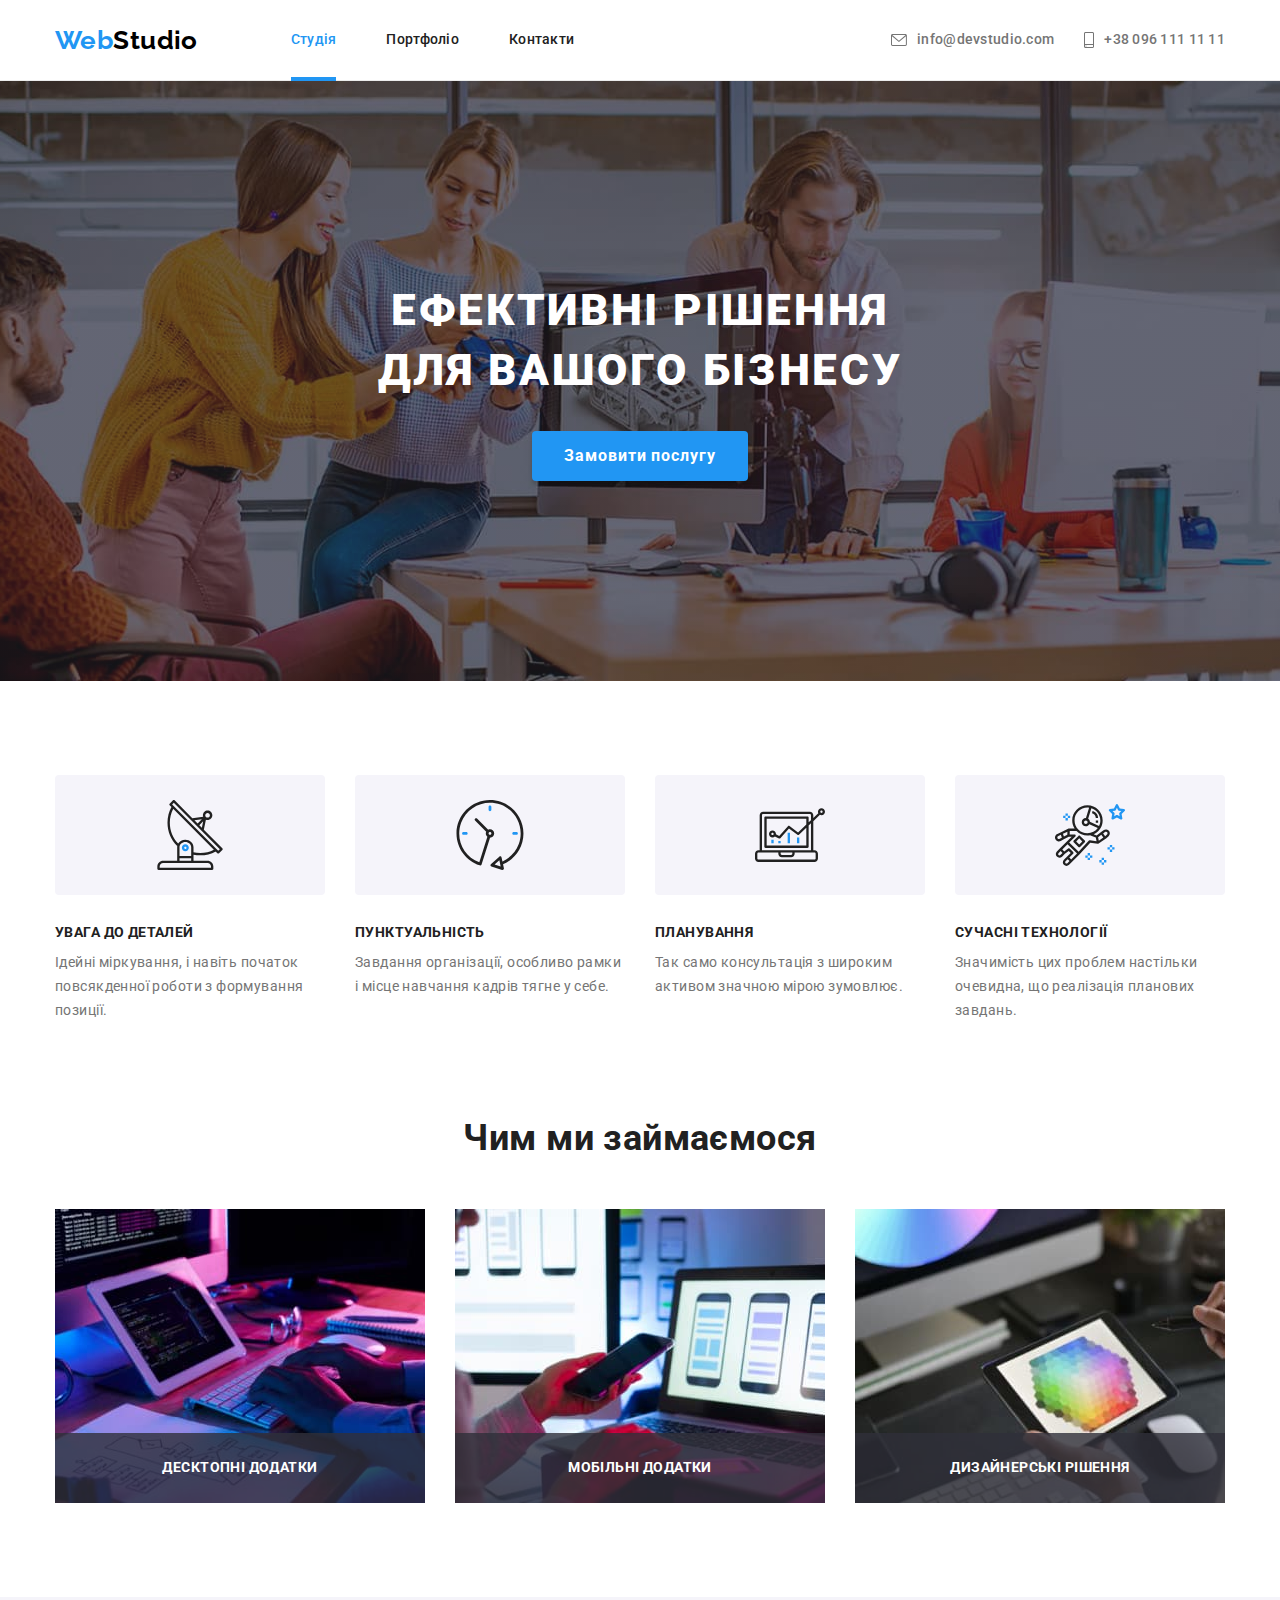
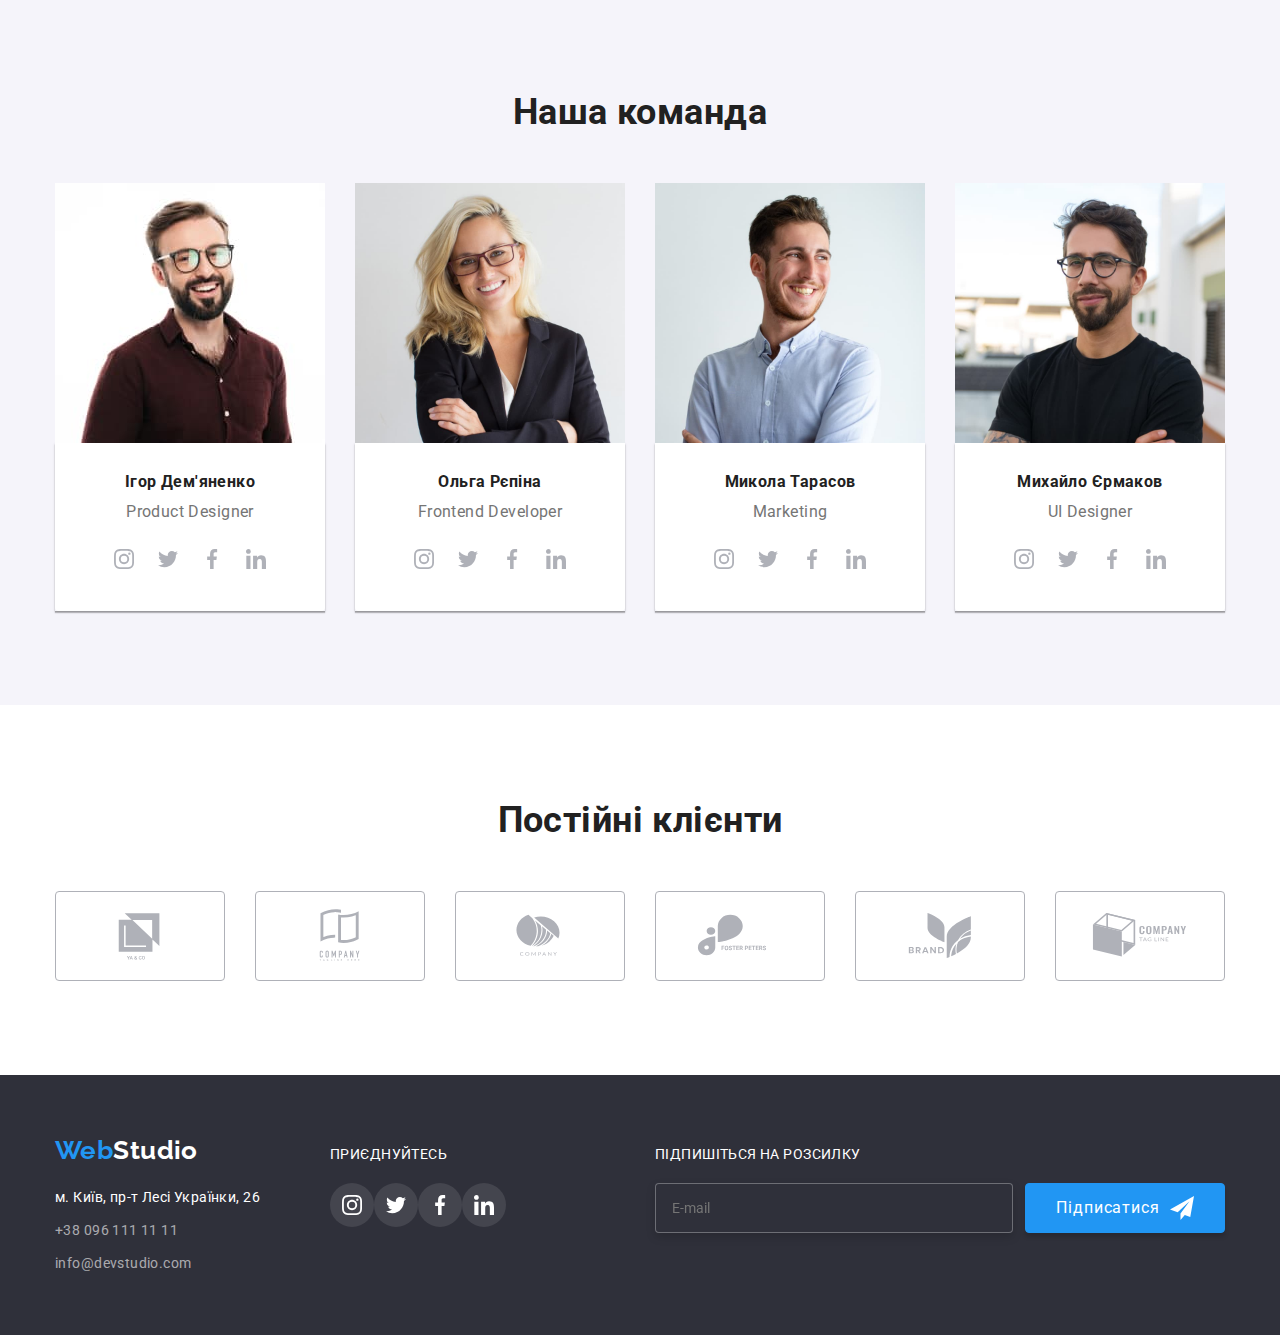
==== index.html @ d83caaf0 "Перенесення Модуля 7" ====
<!DOCTYPE html>
<html lang="uk">
  <head>
    <meta charset="UTF-8" />
    <meta http-equiv="X-UA-Compatible" content="IE=edge" />
    <meta name="viewport" content="width=device-width, initial-scale=1.0" />
    <title>Document</title>
    <link rel="preconnect" href="https://fonts.googleapis.com" />
    <link rel="preconnect" href="https://fonts.gstatic.com" crossorigin />
    <link
      href="https://fonts.googleapis.com/css2?family=Raleway:wght@700&family=Roboto:wght@400;500;700;900&display=swap"
      rel="stylesheet"
    />
    <link
      rel="stylesheet"
      href="https://cdnjs.cloudflare.com/ajax/libs/modern-normalize/1.0.0/modern-normalize.min.css"
    />
    <link rel="stylesheet" href="./css/main.min.css">
    <!--<link rel="stylesheet" href="./css/styles.css" />-->
  </head>
  <body>
    <!--Шапка-->
    <header class="site-header">
      <div class="container main-nav">
        <nav class="main-nav">
          <a lang="en" href="./index.html" class="logo">
            <span class="logo--accent">Web</span>Studio
          </a>
          <ul class="main-nav__list">
            <li class="main-nav__item"><a href="" class="main-nav__link main-nav__link--current">Студія</a></li>
            <li class="main-nav__item"><a href="./portfolio.html" class="main-nav__link">Портфоліо</a></li>
            <li class="main-nav__item"><a href="" class="main-nav__link">Контакти</a></li>
          </ul>
        </nav>
        <ul class="contacts-list">
          <li class="contacts-list__item">
            <a href="mailto:info@devstudio.com" class="contacts-list__link"
              ><svg class="contacts-list__icon" width="16" height="12">
                <use href="./images/icons.svg#icon-envelope"></use></svg
              >info@devstudio.com</a
            >
          </li>
          <li class="contacts-list__item">
            <a href="tel:+380961111111" class="contacts-list__link">
              <svg class="contacts-list__icon" width="10" height="16">
                <use href="./images/icons.svg#icon-smartphone "></use></svg
              >+38 096 111 11 11</a
            >
          </li>
        </ul>
      </div>
    </header>
    <main>
      <!--Герой-->
      <section class="hero section">
        <div class="container">
          <h1 class="hero__title">Ефективні рішення<br />для вашого бізнесу</h1>
          <button type="button" class="hero__button" data-modal-open>Замовити послугу</button>
        <div class="backdrop is-hidden" data-modal>
          <div class="modal">
            <div class="wrap">
          <button data-modal-close class="button-close" type="button">
            <svg class="icon icon-close" width="11" height="11">
              <use href="./images/sprite.svg#svg-close"></use>
            </svg>
            </button>
            </div>
          <form class="modal-form" name="modal-form">
            <p class="form-title">Залиште свої дані, ми вам передзвонимо</p>
            <label class="form-label" for="name">Ім'я</label>
            <div class="input-wrap">
              <input class="modal-input name" type="text" name="name" id="name" required>
              <svg class="icon icon-name" width="18" height="18">
                <use href="./images/sprite.svg#modal-person"></use>
              </svg>
            </div>
            <label class="form-label" for="tel">Телефон</label>
            <div class="input-wrap">
              <input class="modal-input tel" type='tel' name="tel" id="tel" required>
              <svg class="icon icon-tel" width="18" height="18">
                <use href="./images/sprite.svg#modal-phone"></use>
              </svg>
            </div>
            <label class="form-label" for="email">Пошта</label>
            <div class="input-wrap">
              <input class="modal-input email" type="email" name="email" id="email" required>
              <svg class="icon icon-email" width="18" height="18">
                <use href="./images/sprite.svg#modal-email"></use>
              </svg>
            </div>
            <div class="input-wrap">
              <label class="form-label" for="form-text">Коментар</label>
              <textarea class="modal-input form__text" id="form-text" placeholder="Введіть текст"></textarea>
            </div>
          
          
            <label class="form-field-checkbox">
              <input class="checkbox" type="checkbox" name="topic" value="check">
              <span class="checkbox-text">
                Погоджуюся з розсилкою та приймаю
                <a href="" class="checkbox-link">Умови договору</a>
              </span>
            </label>
          
            <button class="button-send">Відправити</button>
          
          </form>
          </div>
        </div>
        </div>
      </section>
      
      <!--Наші переваги-->
      <section class="benefits section">
        <div class="container">
          <h2 class="benefits__title--hidden">Наші переваги</h2>
          <ul class="benefits__list">
            <li class="benefits__item">
              <div class="benefits__inner">
                <svg class="benefits__icon" height="70" width="70">
                  <use href="./images/icons.svg#icon-antenna"></use>
                </svg>
              </div>
              <h3 class="benefits__subtitle">УВАГА ДО ДЕТАЛЕЙ</h3>
              <p class="benefits__text">
                Ідейні міркування, і навіть початок повсякденної роботи з формування позиції.
              </p>
            </li>
            <li class="benefits__item">
              <div class="benefits__inner">
                <svg class="benefits__icon" height="70" width="70">
                  <use href="./images/icons.svg#icon-clock"></use>
                </svg>
              </div>
              <h3 class="benefits__subtitle">ПУНКТУАЛЬНІСТЬ</h3>
              <p class="benefits__text">
                Завдання організації, особливо рамки і місце навчання кадрів тягне у себе.
              </p>
            </li>
            <li class="benefits__item">
              <div class="benefits__inner">
                <svg class="benefits__icon" height="70" width="70">
                  <use href="./images/icons.svg#icon-diagram"></use>
                </svg>
              </div>
              <h3 class="benefits__subtitle">ПЛАНУВАННЯ</h3>
              <p class="benefits__text">Так само консультація з широким активом значною мірою зумовлює.</p>
            </li>
            <li class="benefits__item">
              <div class="benefits__inner">
                <svg class="benefits__icon" height="70" width="70">
                  <use href="./images/icons.svg#icon-astronaut"></use>
                </svg>
              </div>
              <h3 class="benefits__subtitle">СУЧАСНІ ТЕХНОЛОГІЇ</h3>
              <p class="benefits__text">
                Значимість цих проблем настільки очевидна, що реалізація планових завдань.
              </p>
            </li>
          </ul>
        </div>
      </section>
      <section class="section">
        <!--Чим ми займаємося-->
        <div class="container">
          <h2 class="section-title">Чим ми займаємося</h2>
          <ul class="img-box">
            <li class="image-first">
              <img src="./images/box-1.jpg" alt="Фото Десктопні додатки" width="370" />
              <p class="img-label">Десктопні додатки</p>
            </li>
            <li class="image-first">
              <img src="./images/box-2.jpg" alt="Фото Мобільні додатки" width="370" />
              <p class="img-label">Мобільні додатки</p>
            </li>
            <li class="image-first">
              <img src="./images/box-3.jpg" alt="Фото Дизайнерські рішення" width="370" />
              <p class="img-label">Дизайнерські рішення</p>
            </li>
          </ul>
        </div>
      </section>
      <!--Наша команда-->
      <section class="team section">
        <div class="container">
          <h2 class="team__title">Наша команда</h2>
          <ul class="team__list">
            <li class="team__item">
              <img class="team__image"
                src="./images/igor-demianenko-photo.jpg"
                alt="Фото Ігоря Дем'яненка"
                width="270"
              />
              <div class="team-card">
                <h3 class="team-card__name">Ігор Дем'яненко</h3>
                <p class="team-card__specialty" lang="en">Product Designer</p>
                <ul class="social-links">
                  <li class="social-links__item">
                    <a href="" class="social-links__link">
                      <svg class="social-links__icon" height="20" width="20">
                        <use href="./images/icons.svg#icon-instagram"></use>
                      </svg>
                    </a>
                  </li>
                  <li class="social-links__item">
                    <a href="" class="social-links__link">
                      <svg class="social-links__icon" height="20" width="20">
                        <use href="./images/icons.svg#icon-twitter"></use>
                      </svg>
                    </a>
                  </li>
                  <li class="social-links__item">
                    <a href="" class="social-links__link">
                      <svg class="social-links__icon" height="20" width="20">
                        <use href="./images/icons.svg#icon-facebook"></use>
                      </svg>
                    </a>
                  </li>
                  <li class="social-links__item">
                    <a href="" class="social-links__link">
                      <svg class="social-links__icon" height="20" width="20">
                        <use href="./images/icons.svg#icon-linkedin"></use>
                      </svg>
                    </a>
                  </li>
                </ul>
              </div>
            </li>
            <li class="team__item">
              <img class="team__image" src="./images/olga-repina-photo.jpg" alt="Фото Ольги Рєпіної" width="270" />
              <div class="team-card">
                <h3 class="team-card__name">Ольга Рєпіна</h3>
                <p class="team-card__specialty" lang="en">Frontend Developer</p>
                <ul class="team__list__social-links social-links">
                  <li class="social-links__item">
                    <a href="" class="social-links__link">
                      <svg class="social-links__icon" height="20" width="20">
                        <use href="./images/icons.svg#icon-instagram"></use>
                      </svg>
                    </a>
                  </li>
                  <li class="social-links__item">
                    <a href="" class="social-links__link">
                      <svg class="social-links__icon" height="20" width="20">
                        <use href="./images/icons.svg#icon-twitter"></use>
                      </svg>
                    </a>
                  </li>
                  <li class="social-links__item">
                    <a href="" class="social-links__link">
                      <svg class="social-links__icon" height="20" width="20">
                        <use href="./images/icons.svg#icon-facebook"></use>
                      </svg>
                    </a>
                  </li>
                  <li class="social-links__item">
                    <a href="" class="social-links__link">
                      <svg class="social-links__icon" height="20" width="20">
                        <use href="./images/icons.svg#icon-linkedin"></use>
                      </svg>
                    </a>
                  </li>
                </ul>
              </div>
            </li>
            <li class="team__item">
              <img class="team__image" src="./images/mykola-tarasov-photo.jpg" alt="Фото Миколи Тарасова" width="270" />
              <div class="team-card">
                <h3 class="team-card__name">Микола Тарасов</h3>
                <p class="team-card__specialty" lang="en">Marketing</p>
                <ul class="team__list__social-links social-links">
                  <li class="social-links__item">
                    <a href="" class="social-links__link">
                      <svg class="social-links__icon" height="20" width="20">
                        <use href="./images/icons.svg#icon-instagram"></use>
                      </svg>
                    </a>
                  </li>
                  <li class="social-links__item">
                    <a href="" class="social-links__link">
                      <svg class="social-links__icon" height="20" width="20">
                        <use href="./images/icons.svg#icon-twitter"></use>
                      </svg>
                    </a>
                  </li>
                  <li class="social-links__item">
                    <a href="" class="social-links__link">
                      <svg class="social-links__icon" height="20" width="20">
                        <use href="./images/icons.svg#icon-facebook"></use>
                      </svg>
                    </a>
                  </li>
                  <li class="social-links__item">
                    <a href="" class="social-links__link">
                      <svg class="social-links__icon" height="20" width="20">
                        <use href="./images/icons.svg#icon-linkedin"></use>
                      </svg>
                    </a>
                  </li>
                </ul>
              </div>
            </li>
            <li class="team__item">
              <img class="team__image"
                src="./images/myhailo-Ermakof-photo.jpg"
                alt="Фото Михайла Єрмакова"
                width="270"
              />
              <div class="team-card">
                <h3 class="team-card__name">Михайло Єрмаков</h3>
                <p class="team-card__specialty" lang="en">UI Designer</p>
                <ul class="team__list__social-links social-links">
                  <li class="social-links__item">
                    <a href="" class="social-links__link">
                      <svg class="social-links__icon" height="20" width="20">
                        <use href="./images/icons.svg#icon-instagram"></use>
                      </svg>
                    </a>
                  </li>
                  <li class="social-links__item">
                    <a href="" class="social-links__link">
                      <svg class="social-links__icon" height="20" width="20">
                        <use href="./images/icons.svg#icon-twitter"></use>
                      </svg>
                    </a>
                  </li>
                  <li class="social-links__item">
                    <a href="" class="social-links__link">
                      <svg class="social-links__icon" height="20" width="20">
                        <use href="./images/icons.svg#icon-facebook"></use>
                      </svg>
                    </a>
                  </li>
                  <li class="social-links__item">
                    <a href="" class="social-links__link">
                      <svg class="social-links__icon" height="20" width="20">
                        <use href="./images/icons.svg#icon-linkedin"></use>
                      </svg>
                    </a>
                  </li>
                </ul>
              </div>
            </li>
          </ul>
        </div>
      </section>
      <!--Постійні клієнти-->
      <section class="customers section">
        <div class="container">
          <h2 class="customers-title">Постійні клієнти</h2>
          <ul class="customers-list">
            <li class="customer">
              <a href="" class="customer-link">
                <svg class="customer-icon" height="60" width="106">
                  <use href="./images/icons.svg#icon-client1"></use>
                </svg>
              </a>
            </li>
            <li class="customer">
              <a href="" class="customer-link">
                <svg class="customer-icon" height="60" width="106">
                  <use href="./images/icons.svg#icon-client2"></use>
                </svg>
              </a>
            </li>
            <li class="customer">
              <a href="" class="customer-link">
                <svg class="customer-icon" height="60" width="106">
                  <use href="./images/icons.svg#icon-client3"></use>
                </svg>
              </a>
            </li>
            <li class="customer">
              <a href="" class="customer-link">
                <svg class="customer-icon" height="60" width="106">
                  <use href="./images/icons.svg#icon-client4"></use>
                </svg>
              </a>
            </li>
            <li class="customer">
              <a href="" class="customer-link">
                <svg class="customer-icon" height="60" width="106">
                  <use href="./images/icons.svg#icon-client5"></use>
                </svg>
              </a>
            </li>
            <li class="customer">
              <a href="" class="customer-link">
                <svg class="customer-icon" height="60" width="106">
                  <use href="./images/icons.svg#icon-client6"></use>
                </svg>
              </a>
            </li>
          </ul>
        </div>
      </section>
    </main>
    <!--Футер-->
    <footer class="footer">
      <div class="footer-site container">
        <div class="navigation">
          <a lang="en" href="./index.html" class="footer-logo">
            <span class="logo--accent">Web</span>Studio
          </a>
          <address>
            <ul class="contact">
              <li class="contacts-item">
                <a
                  href="https://goo.gl/maps/BBBDbE12WqsnVFgC6"
                  target="_blank"
                  rel="noopener noreferrer nofollow"
                  class="location second"
                  >м. Київ, пр-т Лесі Українки, 26</a
                >
              </li>
              <li class="contacts-item">
                <a href="tel:+380961111111" class="phone second">+38 096 111 11 11</a>
              </li>
              <li class="contacts-item">
                <a href="mailto:info@devstudio.com" class="e-mail second">info@devstudio.com</a>
              </li>
            </ul>
          </address>
        </div>
        <div class="site-footer__social-links">
          <p class="site-footer__heading">Приєднуйтесь</p>
          <ul class="site-footer__social-list social-links">
            <li class="social-links__item">
              <a href="" class="site-footer__social-link social-links__link">
                <svg class="social-links__icon" height="20" width="20">
                  <use href="./images/icons.svg#icon-instagram"></use>
                </svg>
              </a>
            </li>
            <li class="social-links__item">
              <a href="" class="site-footer__social-link social-links__link">
                <svg class="social-links__icon" height="20" width="20">
                  <use href="./images/icons.svg#icon-twitter"></use>
                </svg>
              </a>
            </li>
            <li class="social-links__item">
              <a href="" class="site-footer__social-link social-links__link">
                <svg class="social-links__icon" height="20" width="20">
                  <use href="./images/icons.svg#icon-facebook"></use>
                </svg>
              </a>
            </li>
            <li class="social-links__item">
              <a href="" class="site-footer__social-link social-links__link">
                <svg class="social-links__icon" height="20" width="20">
                  <use href="./images/icons.svg#icon-linkedin"></use>
                </svg>
              </a>
            </li>
          </ul>
        </div>
        <div class="subscribe">
          <p class="subscribe__title">Підпишіться на розсилку</p>
          <form class="button-div">
            <input type="text" placeholder="E-mail" class="subscribe__input" />
            <button type="submit" class="subscribe__button">
              Підписатися
              <svg class="svg-send__icon-send" height="24" width="24">
                <use href="./images/sprite.svg#icon-send"></use>
              </svg>
            </button>
          </form>
        </div>
      </div>
    </footer>
    <script src="./js/modal.js"></script>
  </body>
</html>
---- css/main.min.css ----
body{color:#757575;background-color:#fff;font-family:Roboto,sans-serif;font-size:14px;letter-spacing:.03em}p,h1,h2,h3,h4,h5,h6{margin:0}ul{margin:0;padding:0;list-style:none}button{cursor:pointer;font-family:inherit}img{display:block}a{text-decoration:none;color:currentColor}.section{padding:94px 0px}.container{margin-left:auto;margin-right:auto;padding-left:15px;padding-right:15px;width:1200px}.site-header{border-bottom:1px solid #ececec}.contacts-list__icon{margin-right:10px;fill:currentColor}.contacts-list__item{padding-top:32px;padding-bottom:32px}.contacts-list__item:first-child{margin-right:30px}.logo{color:#000;font-family:Raleway,sans-serif;font-weight:700;font-size:26px;line-height:1.19}.logo--accent{color:#2196f3}.main-nav{display:flex;align-items:center}.main-nav__link{display:block;padding-top:32px;padding-bottom:32px;color:#212121;letter-spacing:.02em;font-weight:500;line-height:1.14;position:relative;transition-property:color;transition-duration:250ms;transition-timing-function:cubic-bezier(0.42, 0, 0.58, 1)}.main-nav__link:hover,.main-nav__link:focus{color:#2196f3}.main-nav__list{display:flex;margin-left:93px}.main-nav__item{margin-right:50px}.main-nav__item:last-child{margin-right:0px}.main-nav__link::after{content:" ";display:block;width:100%;height:4px;background-color:#2196f3;position:absolute;left:0;bottom:-1px;opacity:0}.main-nav__link--current{color:#2196f3}.main-nav__link--current::after{opacity:1}.contacts-list__link{color:#757575;letter-spacing:.02em;font-weight:500;line-height:1.14;display:flex;align-items:center;transition:color 250ms cubic-bezier(0.4, 0, 0.2, 1)}.contacts-list__link:hover,.contacts-list__link:focus{color:#2196f3}.contacts-list{display:flex;margin-left:auto}.hero{background-color:#2f303a;padding-top:200px;padding-bottom:200px;text-align:center;max-width:1600px;margin-left:auto;margin-right:auto;background-image:linear-gradient(to right, rgba(47, 48, 58, 0.4), rgba(47, 48, 58, 0.4)),url("../images/main-img.jpg");background-repeat:no-repeat;background-position:center;background-size:cover}.hero__title{color:#fff;letter-spacing:.06em;font-weight:900;font-size:44px;line-height:1.36;text-transform:uppercase}.backdrop{position:fixed;width:100%;height:100%;background-color:rgba(0,0,0,.2);top:0;left:0;opacity:1;transition:opacity 250ms cubic-bezier(0.42, 0, 0.58, 1)}.modal{position:absolute;top:50%;left:50%;min-width:528px;min-height:581px;background-color:#fff;transform:translate(-50%, -50%) scale(1);transition:transform 250ms cubic-bezier(0.42, 0, 0.58, 1);box-shadow:0px 1px 3px rgba(0,0,0,.12),0px 1px 1px rgba(0,0,0,.14),0px 2px 1px rgba(0,0,0,.2);border-radius:4px;z-index:5;transform:translate(-50%, -50%);padding:40px 39px 40px 41px}.backdrop.is-hidden{visibility:hidden;opacity:0;pointer-events:none}.backdrop.is-hidden .modal{transform:translate(-50%, -50%) scale(1.1)}.modal .button-close{position:absolute;top:8px;right:8px;width:30px;height:30px;padding:0;border:1px solid rgba(0,0,0,.1);background-color:#fff;border-radius:50%;display:flex;align-items:center;justify-content:center}.modal .button-close:hover,.modal .button-close:focus{fill:#2196f3}.wrap{width:100%;height:auto;fill:inherit}.form-title{font-weight:700;font-size:20px;line-height:1.15;text-align:center;letter-spacing:.03em;color:#212121;margin-bottom:12px}.form-label{font-size:12px;line-height:1.16;letter-spacing:.01em;color:#757575;display:block;text-align:left;margin-bottom:4px}.input-wrap{position:relative;margin-bottom:10px}.input-wrap:last-of-type{margin-bottom:20px}.modal-form .icon{position:absolute;top:50%;left:12px;transform:translateY(-50%);fill:#212121;transition:fill 250ms cubic-bezier(0.4, 0, 0.2, 1);pointer-events:none}.modal-input:focus+.icon{fill:#2196f3}.modal-input{width:100%;height:40px;border:1px solid rgba(33,33,33,.2);font-size:12px;line-height:1.16;letter-spacing:.01em;border-radius:4px;padding-left:42px;outline:rgba(0,0,0,0);transition:border-color 250ms cubic-bezier(0.4, 0, 0.2, 1)}.modal-input:focus{border-color:#2196f3}.order .input-wrap:not(:last-child){margin-bottom:10px}.button-send{display:inline-block;border-radius:4px;padding:10px 32px;min-width:200px;border:1px solid rgba(0,0,0,0);color:#fff;background-color:#2196f3;font-weight:700;font-size:16px;line-height:1.87;letter-spacing:.06em;box-shadow:0px 4px 4px rgba(0,0,0,.15)}.form__text{display:block;height:130px;resize:none;padding:12px 16px;color:rgba(117,117,117,.5)}.form__checkbox{position:absolute;width:100%;height:100%;top:0;left:0;opacity:0;z-index:7}.checkbox-wrap{position:absolute;width:100%;height:100%;top:0;left:0;border:2px solid #212121;border-radius:3px;transition:background-color 250ms cubic-bezier(0.4, 0, 0.2, 1)}.form__checkbox:checked~.checkbox-wrap{background-color:#2196f3}.checkbox__text{font-size:14px;line-height:1.71;letter-spacing:.03em;color:#757575}.checkbox__text-blue{color:#2196f3}.form-field-checkbox{display:flex;align-items:center;margin-bottom:30px;justify-content:center}.checkbox{appearance:none;display:block;width:16px;height:15px;margin-right:8px;border:2px solid #212121;border-radius:2px;background-size:0;transition:background-size 250ms cubic-bezier(0.4, 0, 0.2, 1),background-color 250ms cubic-bezier(0.4, 0, 0.2, 1),background-position 250ms cubic-bezier(0.4, 0, 0.2, 1),border 250ms cubic-bezier(0.4, 0, 0.2, 1)}.checkbox:checked{border-color:#2196f3;background-color:#2196f3;background-image:url(../images/icon-check.svg);background-size:16px 15px;background-position:center}.checkbox-text{font-size:14px;line-height:1.71;letter-spacing:.03em;color:#757575;user-select:none}.checkbox-link{text-decoration:underline;color:#2196f3}.section-title,.team__title,.benefits__subtitle{color:#212121}.section-title,.team__title,.benefits__title{font-weight:700;font-size:36px;line-height:1.17;text-align:center;margin-bottom:50px}.section-subtitle.second{font-weight:500;font-size:16px;line-height:1.19;text-align:center}.img-box{display:flex;justify-content:center}.img-box .image-first+.image-first{margin-left:30px}.image-first{position:relative}.img-label{display:inline-flex;justify-content:center;align-items:center;width:100%;height:70px;color:#fff;font-weight:bold;font-size:14px;line-height:1.14;text-align:center;text-transform:uppercase;background-color:rgba(47,48,58,.8);position:absolute;bottom:0;right:50%;transform:translate(50%)}.benefits__subtitle{font-size:14px;line-height:1.14;text-transform:uppercase;margin-bottom:10px}.section-subtitle.second{font-weight:500;font-size:16px;line-height:1.19;text-align:center}.benefits{padding-bottom:0px}.benefits__list{display:flex;gap:30px}.benefits__item{width:270px}.benefits__item:not(:last-child()){margin-right:30px}.benefits__inner{display:flex;align-items:center;justify-content:center;width:270px;height:120px;border-radius:4px;background-color:#f5f4fa;margin-bottom:30px}.benefits__title--hidden{position:absolute;white-space:nowrap;width:1px;height:1px;overflow:hidden;border:0;padding:0;clip:rect(0 0 0 0);clip-path:inset(50%);margin:-1px}.benefits__text{line-height:1.71}.team{background-color:#f5f4fa}.team__list{display:flex}.team__item{flex-basis:calc(33.3333333333% - 30px)}.team__item:not(:first-child){margin-left:30px}.team__item{background-color:#fff;border-radius:0px 0px 4px 4px}.team-card{color:#212121;text-align:center;padding:30px 24px;box-shadow:0px 1px 3px rgba(0,0,0,.12),0px 1px 1px rgba(0,0,0,.14),0px 2px 1px rgba(0,0,0,.2)}.team-card__specialty{color:#757575;font-size:16px;line-height:1.19;text-align:center;margin-top:10px}.social-links{margin-top:16px;align-items:center;display:flex;justify-content:center}.social-links:not(:last-child){margin-right:10px}.social-links__link{display:flex;height:44px;width:44px;border-radius:50%;color:#afb1b8;align-items:center;justify-content:center;transition:color 250ms cubic-bezier(0.4, 0, 0.2, 1),background-color 250ms cubic-bezier(0.4, 0, 0.2, 1)}.social-links__link:hover,.social-links__link:focus{color:#fff;background-color:#2196f3}.social-links__icon{--color1: currentColor}.customers-title{color:#212121;font-weight:bold;font-size:36px;line-height:1.17;text-align:center;margin-bottom:50px}.customers-list{display:flex;justify-content:space-between}.customer{margin-left:30px}.customer:first-child{margin-left:0}.customer-link{display:flex;align-items:center;justify-content:center;width:170px;height:90px;color:#afb1b8;border:1px solid #afb1b8;border-radius:4px;transition:color 250ms cubic-bezier(0.4, 0, 0.2, 1),border 250ms cubic-bezier(0.4, 0, 0.2, 1)}.customer-link:hover,.customer-link:focus{color:#2196f3;border:1px solid #2196f3}.customer-icon{--color1: currentColor}.info-title{letter-spacing:.06em;font-weight:700;font-size:18px;line-height:2;text-align:inherit;margin-bottom:4px;color:#212121}.visually-hidden{position:absolute;white-space:nowrap;width:1px;height:1px;overflow:hidden;border:0;padding:0;clip:rect(0 0 0 0);clip-path:inset(50%);margin:-1px}.project-card{margin-top:50px;display:flex;flex-wrap:wrap}.block{width:370px;margin-right:30px;margin-bottom:30px}.block:hover{box-shadow:0px 1px 1px rgba(0,0,0,.12),0px 4px 4px rgba(0,0,0,.06),1px 4px 6px rgba(0,0,0,.16)}.block:nth-child(3n){margin-right:0px}.block:nth-last-child(-n+3){margin-bottom:0px}.info-block{padding-top:20px;padding-bottom:20px;padding-left:24px;padding-right:24px;border:1px solid #eee;border-top:none}.block-link{display:block;transition:box-shadow 250ms cubic-bezier(0.42, 0, 0.58, 1)}.block-link:hover{box-shadow:1px 4px 6px rgba(0,0,0,.16),0px 4px 4px rgba(0,0,0,.06),0px 1px 1px rgba(0,0,0,.12)}.block-link:hover .set,.block-link:focus .set{transform:translateY(0)}.set{position:absolute;bottom:0px;left:0px;width:100%;height:100%;background-color:rgba(33,150,243,.9);transform:translateY(101%);transition:transform 250ms cubic-bezier(0.42, 0, 0.58, 1)}.card-set{position:relative;overflow:hidden}.set-description{color:#fff;padding:63px 24px;font-size:18px;line-height:1.56}.info-set{padding:20px 24px;border:1px solid #eee}.info-description{font-size:16px;line-height:1.88}.button{color:#212121;background-color:#f5f4fa;font-weight:500;font-size:16px;line-height:1.62;text-align:center;border:none;border-radius:4px;min-width:73px;padding:6px 22px;transition-property:color,background-color,box-shadow;transition-duration:250ms;transition-timing-function:cubic-bezier(0.42, 0, 0.58, 1)}.button:hover,.button:focus{color:#fff;background-color:#2196f3;box-shadow:0px 3px 1px rgba(0,0,0,.1),0px 1px 2px rgba(0,0,0,.08),0px 2px 2px rgba(0,0,0,.12)}.hero__button{display:inline-block;color:#fff;background-color:#2196f3;letter-spacing:.06em;font-weight:700;font-size:16px;line-height:1.88;min-width:216px;cursor:pointer;margin-top:30px;padding:10px 32px;border:0 solid rgba(0,0,0,0);border-radius:4px;box-shadow:0px 4px 4px rgba(0,0,0,.15);transition-property:background-color;transition-duration:250ms;transition-timing-function:cubic-bezier(0.42, 0, 0.58, 1)}.hero__button:hover,.hero__button:focus{background-color:#188ce8}.button.second{color:#fff;background-color:#2196f3}.button-projects{display:flex;justify-content:center}.button-projects .button-one+.button-one{margin-left:8px}.footer{padding:60px 0px;background-color:#2f303a}.footer-site{display:flex;align-items:baseline}.footer.navigation{width:231px}.footer-logo{display:block;color:#fff;margin-bottom:20px;font-family:Raleway,sans-serif;font-weight:700;font-size:26px;line-height:1.19}.contacts-item{margin-bottom:9px}.contacts-item:last-child{margin-bottom:0px}.location.second{line-height:1.71;font-style:normal;color:#fff}.location.second:hover,.location.second:focus{color:#2196f3}.phone.second,.e-mail.second{line-height:1.71;font-style:normal;color:rgba(255,255,255,.6)}.phone.second:hover,.phone.second:focus,.e-mail.second:hover,.e-mail.second:focus{color:#2196f3}.site-footer__social-links{margin-left:70px}.footer-title{font-weight:700;line-height:1.14;text-transform:uppercase;color:#fff}.site-footer__social-list{margin-top:20px}.site-footer__social-link{color:#fff;background-color:rgba(255,255,255,.1)}.subscribe__button{display:flex;justify-content:center;align-items:center;width:200px;height:50px;background-color:#2196f3;color:#fff;border-radius:4px;margin-left:12px;border:1px solid #2196f3;box-shadow:0px 4px 4px rgba(0,0,0,.15);font-weight:700px;font-size:16px;line-height:1.88;letter-spacing:.06em}.subscribe{margin-left:auto}.subscribe__title,.site-footer__heading{color:#fff;font-weight:700px;line-height:1.14;margin-bottom:20px;text-transform:uppercase}.subscribe__input{width:358px;height:50px;background-color:#2f303a;border:1px solid rgba(255,255,255,.3);border-radius:4px;padding:15px 16px;filter:drop-shadow(0px 4px 4px rgba(0, 0, 0, 0.15))}.subscribe__button--icon::after{content:"";width:20px;height:20px;background-image:url(../images/icon-send.svg);background-size:contain;margin-left:10px}.button-div{display:flex;align-items:center}.svg-send__icon-send{fill:#fff;margin-left:10px}/*# sourceMappingURL=main.min.css.map */
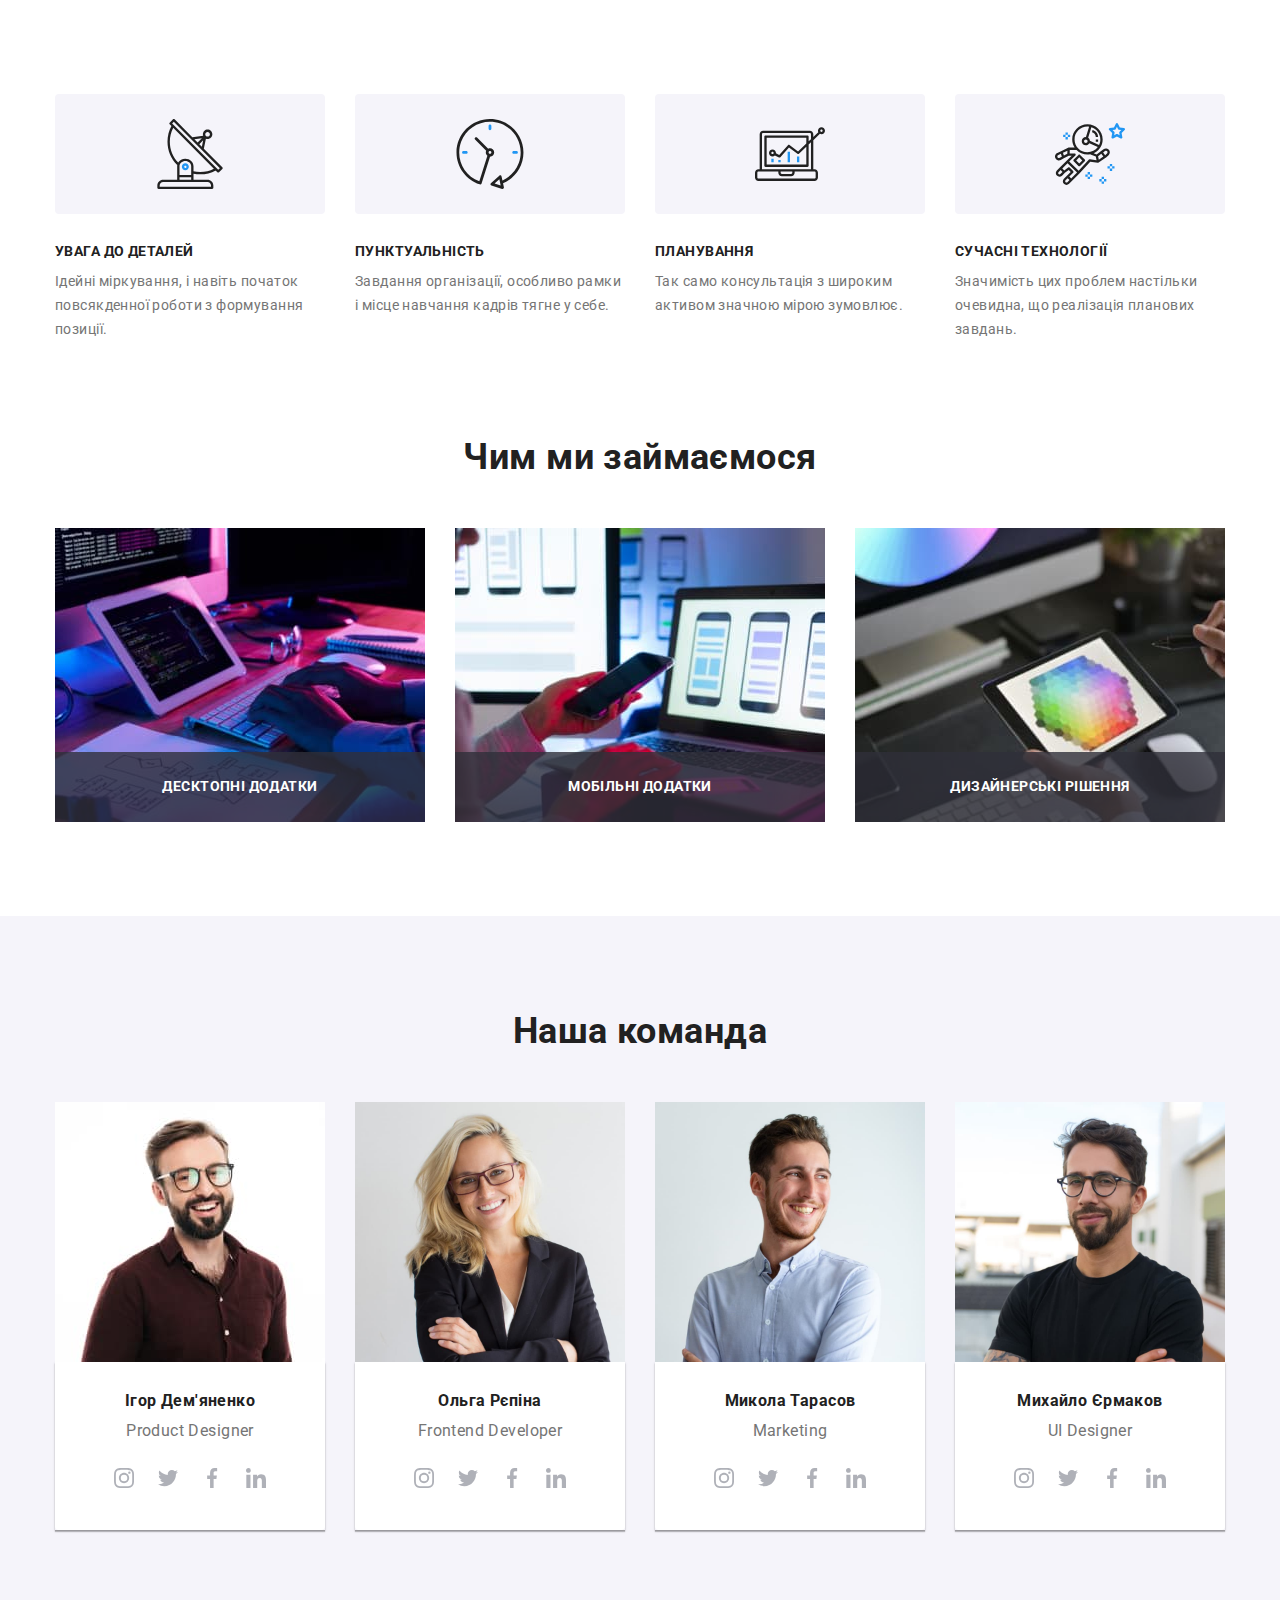
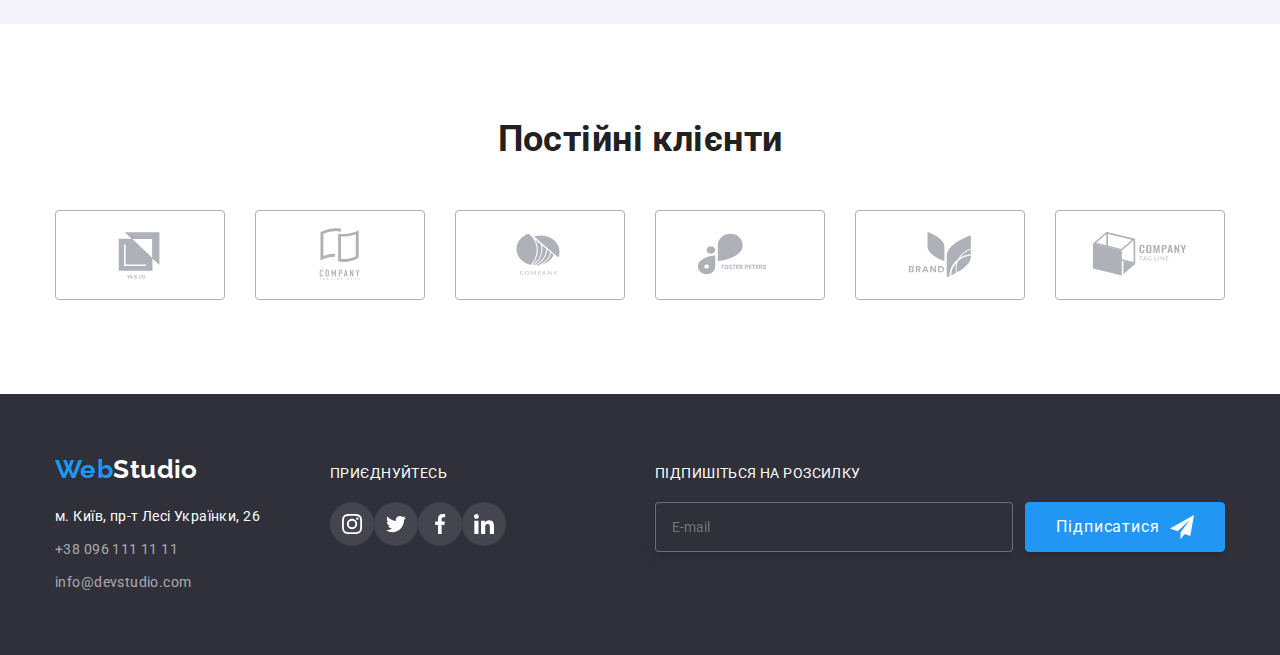
==== commit d54ec98c: "Update 1" ====
--- a/index.html
+++ b/index.html
@@ -19,7 +19,7 @@
     <!--<link rel="stylesheet" href="./css/styles.css" />-->
   </head>
   <body>
-    <!--Шапка-->
+    <!--Шапка--
     <header class="site-header">
       <div class="container main-nav">
         <nav class="main-nav">
@@ -51,7 +51,7 @@
       </div>
     </header>
     <main>
-      <!--Герой-->
+      <!--Герой--
       <section class="hero section">
         <div class="container">
           <h1 class="hero__title">Ефективні рішення<br />для вашого бізнесу</h1>
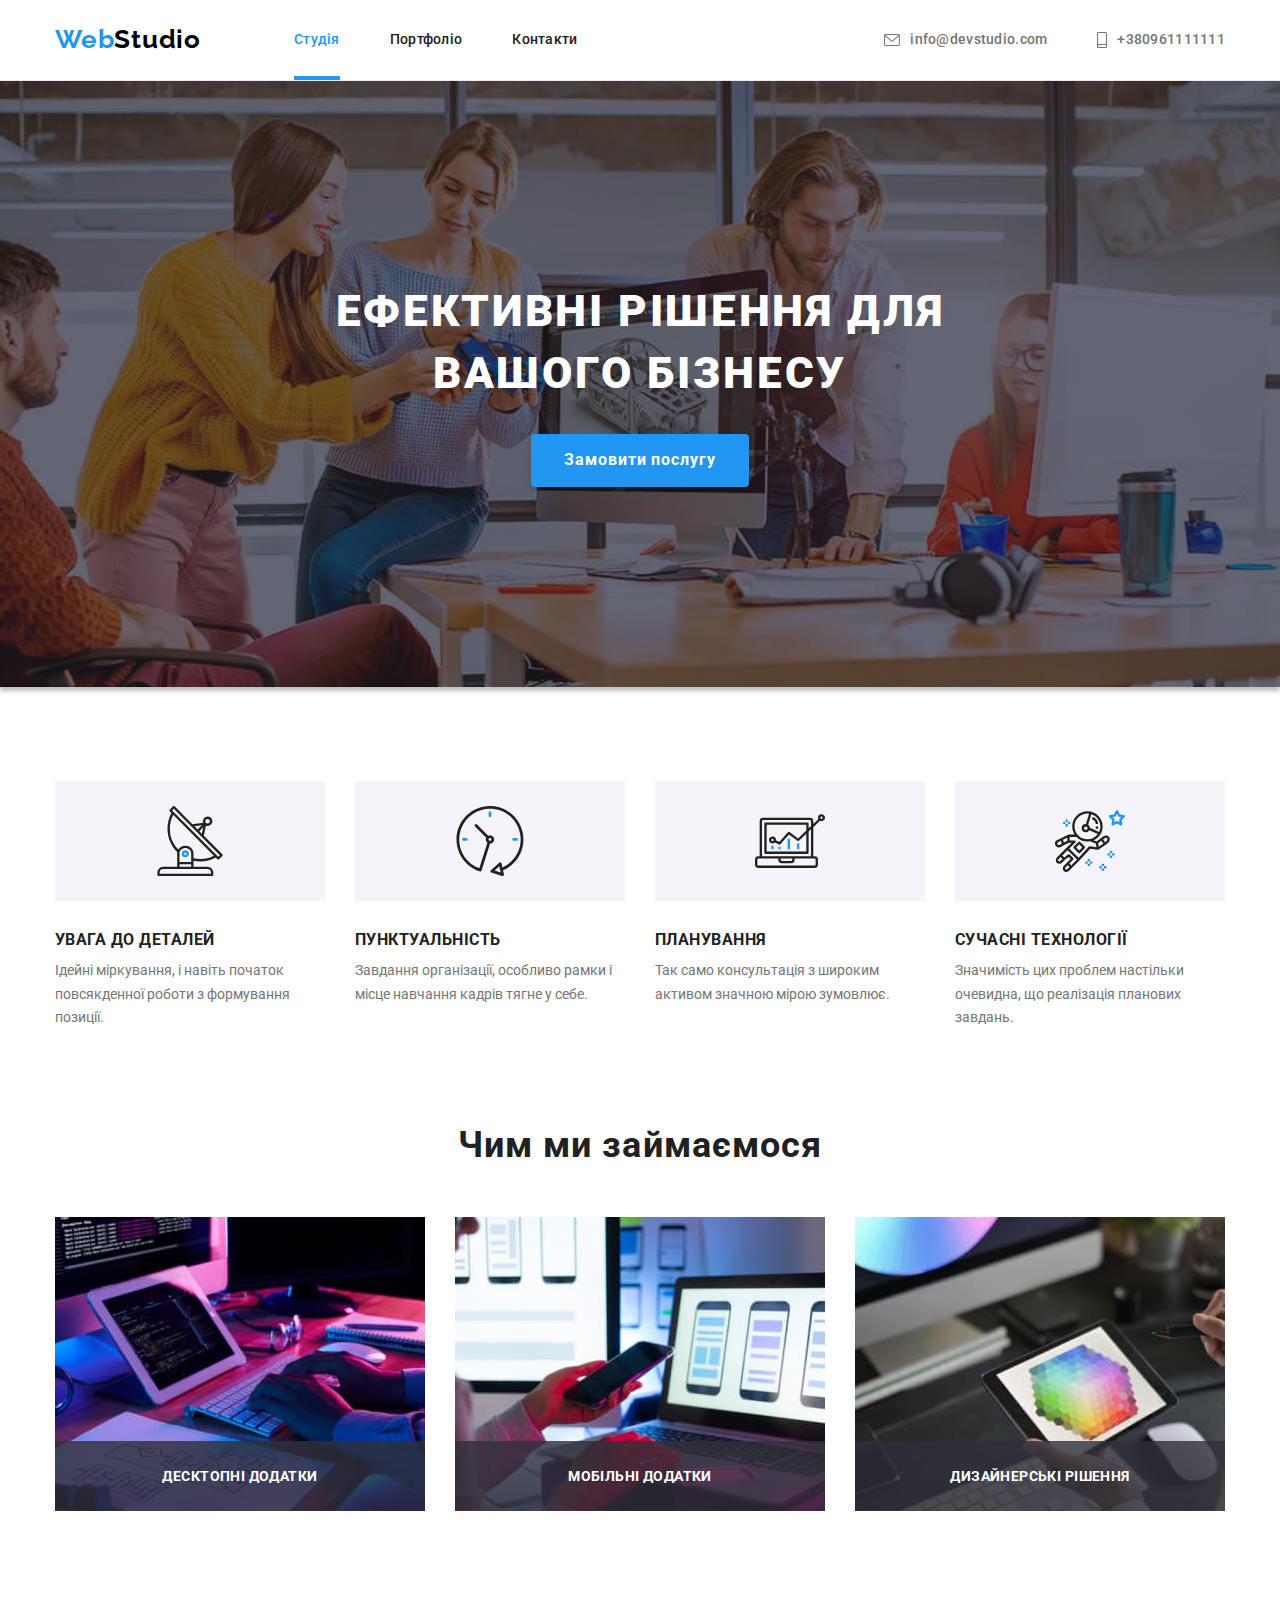
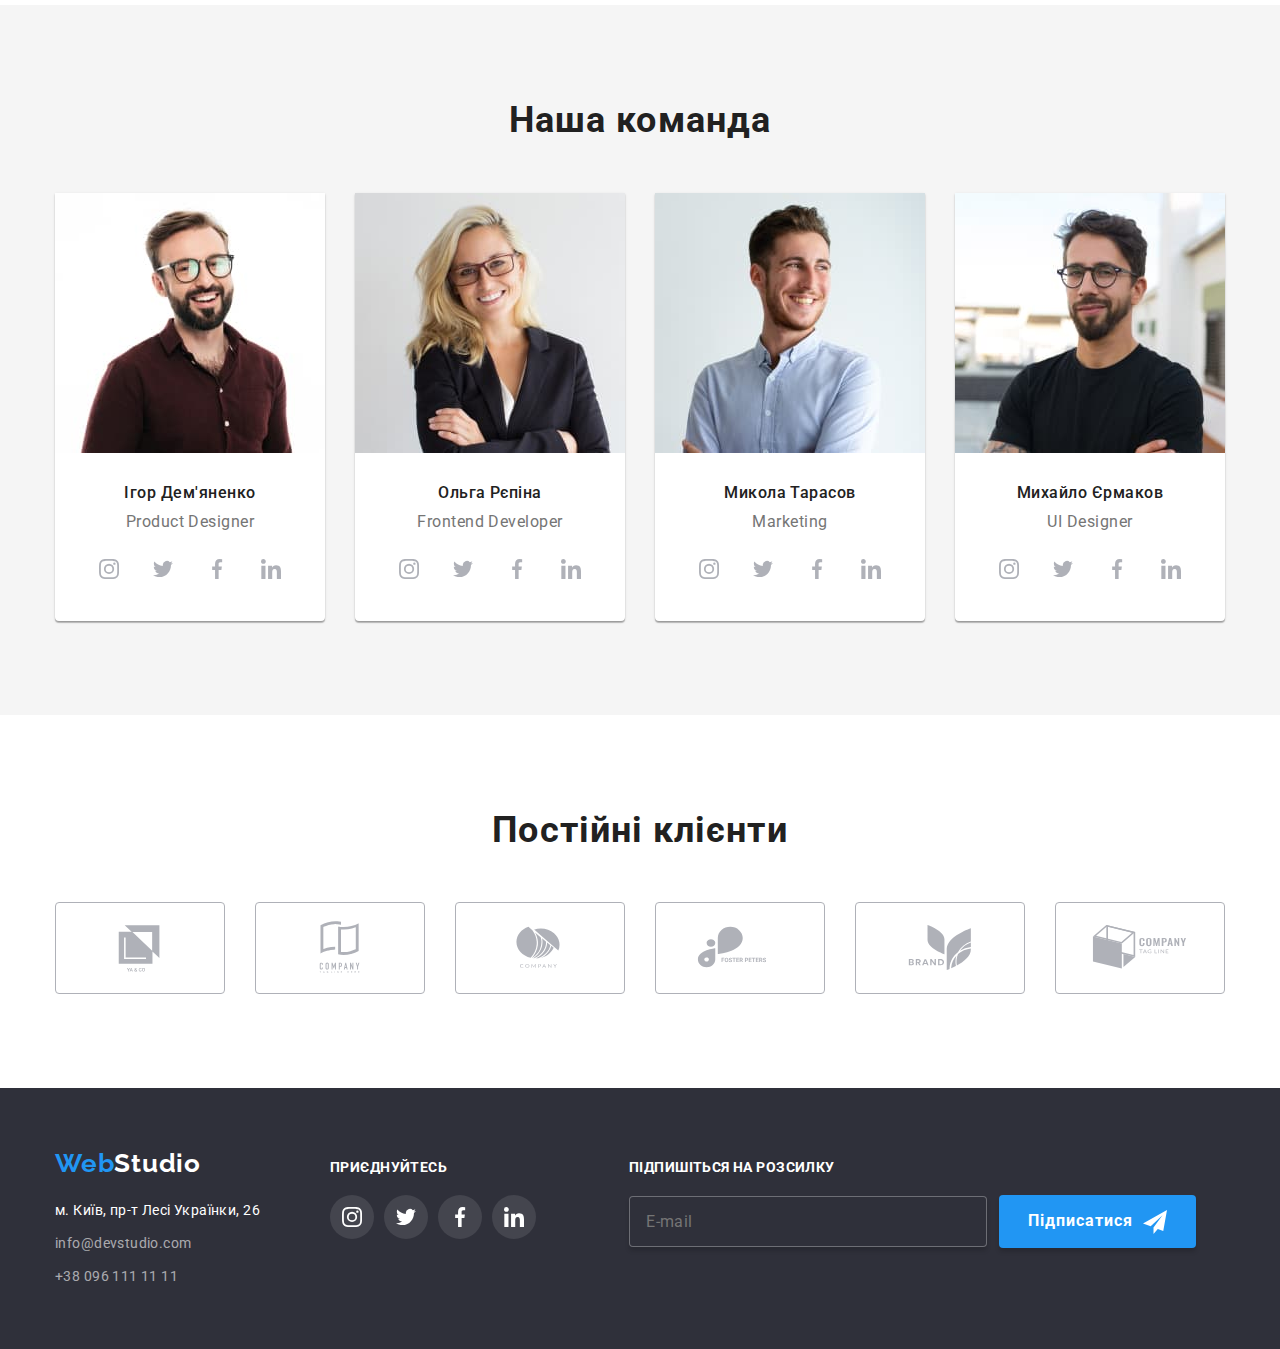
==== commit 0982d9a9: "Update" ====
--- a/index.html
+++ b/index.html
@@ -13,212 +13,225 @@
     />
     <link
       rel="stylesheet"
-      href="https://cdnjs.cloudflare.com/ajax/libs/modern-normalize/1.0.0/modern-normalize.min.css"
+      href="https://cdnjs.cloudflare.com/ajax/libs/modern-normalize/1.1.0/modern-normalize.min.css"
     />
-    <link rel="stylesheet" href="./css/main.min.css">
-    <!--<link rel="stylesheet" href="./css/styles.css" />-->
+    <link rel="stylesheet" href="./css/main.min.css" />
   </head>
   <body>
-    <!--Шапка--
-    <header class="site-header">
-      <div class="container main-nav">
-        <nav class="main-nav">
-          <a lang="en" href="./index.html" class="logo">
-            <span class="logo--accent">Web</span>Studio
-          </a>
-          <ul class="main-nav__list">
-            <li class="main-nav__item"><a href="" class="main-nav__link main-nav__link--current">Студія</a></li>
-            <li class="main-nav__item"><a href="./portfolio.html" class="main-nav__link">Портфоліо</a></li>
-            <li class="main-nav__item"><a href="" class="main-nav__link">Контакти</a></li>
+    <header class="page-header">
+      <div class="container header">
+        <a class="logo" href="./index.html"><span class="logo__accent">Web</span>Studio</a>
+        <button type="button" class="mobile-open" 
+        data-menu-open aria-expanded="false" aria-controls="mobile__content">
+        <svg class="mobile-icons" width="40" height="40">
+          <use class="mobile-icons__icon-menu" href="./images/icons.svg#icon-menu"></use>
+        </svg>
+      </button>
+      <div class="mobile__content" id="mobile__content" data-menu>
+        <button type="button" class="mobile-close" 
+        data-menu-close aria-expanded="false" aria-controls="mobile__content">
+          <svg class="mobile-icons" width="40" height="40">
+            <use class="mobile-icons__icon-close" href="./images/icons.svg#icon-close"></use>
+          </svg>
+        </button>
+        <nav class="mobile__nav">
+          <ul class="mobile__list">
+            <li class="mobile__item">
+              <a class="mobile__link mobile__link--current" href="">Студія</a>
+            </li>
+            <li class="mobile__item">
+              <a class="mobile__link" href="./portfolio.html">Портфоліо</a>
+            </li>
+            <li class="mobile__item">
+              <a class="mobile__link" href="">Контакти</a>
+            </li>
           </ul>
         </nav>
-        <ul class="contacts-list">
-          <li class="contacts-list__item">
-            <a href="mailto:info@devstudio.com" class="contacts-list__link"
-              ><svg class="contacts-list__icon" width="16" height="12">
-                <use href="./images/icons.svg#icon-envelope"></use></svg
-              >info@devstudio.com</a
-            >
+        <ul class="mobile-contact__list">
+          <li class="mobile-contact__item" aria-label="Phone">
+            <a class="mobile-contact__link  mobile-contact__link--current" href="tel:+380961111111">
+              +380961111111</a>
           </li>
-          <li class="contacts-list__item">
-            <a href="tel:+380961111111" class="contacts-list__link">
-              <svg class="contacts-list__icon" width="10" height="16">
-                <use href="./images/icons.svg#icon-smartphone "></use></svg
-              >+38 096 111 11 11</a
-            >
+          <li class="mobile-contact__item" aria-label="Mail">
+            <a class="mobile-contact__link" href="mailto:info@devstudio.com">
+              info@devstudio.com</a>
+          </li>
+        </ul>
+        <ul class="mobile-social">
+          <li class="mobile-social__list"><a class="mobile-social__link" href="">Instagram</a></li>
+          <li class="mobile-social__list"><a class="mobile-social__link" href="">Twitter</a></li>
+          <li class="mobile-social__list"><a class="mobile-social__link" href="">Facebook</a></li>
+          <li class="mobile-social__list"><a class="mobile-social__link" href="">LinkedIn</a></li>
+        </ul>
+      </div>
+      <nav class="nav-menu">
+          <ul class="nav-menu__list">
+            <li class="nav-menu__item">
+              <a class="nav-menu__link nav-menu__link--current" href="">Студія</a>
+            </li>
+            <li class="nav-menu__item">
+              <a class="nav-menu__link" href="./portfolio.html">Портфоліо</a>
+            </li>
+            <li class="nav-menu__item">
+              <a class="nav-menu__link" href="">Контакти</a>
+            </li>
+          </ul>
+        </nav>
+        <ul class="nav-menu__list nav-menu__list--contacts">
+          <li class="nav-menu__item nav-menu__item--contact" aria-label="Mail">
+            <a class="nav-menu__link link-contact" href="mailto:info@devstudio.com">
+              <svg class="nav-menu__icon" width="16px" height="12px">
+                <use href="./images/icons.svg#icon-envelope"></use>
+              </svg>
+              info@devstudio.com</a>
+          </li>
+          <li class="nav-menu__item nav-menu__item--contact" aria-label="Phone">
+            <a class="nav-menu__link link-contact" href="tel:+380961111111">
+              <svg class="nav-menu__icon" width="10px" height="16px">
+                <use href="./images/icons.svg#icon-smartphone"></use>
+              </svg>
+              +380961111111</a>
           </li>
         </ul>
       </div>
     </header>
     <main>
-      <!--Герой--
-      <section class="hero section">
+      <section class="hero overlay">
         <div class="container">
-          <h1 class="hero__title">Ефективні рішення<br />для вашого бізнесу</h1>
-          <button type="button" class="hero__button" data-modal-open>Замовити послугу</button>
-        <div class="backdrop is-hidden" data-modal>
-          <div class="modal">
-            <div class="wrap">
-          <button data-modal-close class="button-close" type="button">
-            <svg class="icon icon-close" width="11" height="11">
-              <use href="./images/sprite.svg#svg-close"></use>
-            </svg>
-            </button>
-            </div>
-          <form class="modal-form" name="modal-form">
-            <p class="form-title">Залиште свої дані, ми вам передзвонимо</p>
-            <label class="form-label" for="name">Ім'я</label>
-            <div class="input-wrap">
-              <input class="modal-input name" type="text" name="name" id="name" required>
-              <svg class="icon icon-name" width="18" height="18">
-                <use href="./images/sprite.svg#modal-person"></use>
-              </svg>
-            </div>
-            <label class="form-label" for="tel">Телефон</label>
-            <div class="input-wrap">
-              <input class="modal-input tel" type='tel' name="tel" id="tel" required>
-              <svg class="icon icon-tel" width="18" height="18">
-                <use href="./images/sprite.svg#modal-phone"></use>
-              </svg>
-            </div>
-            <label class="form-label" for="email">Пошта</label>
-            <div class="input-wrap">
-              <input class="modal-input email" type="email" name="email" id="email" required>
-              <svg class="icon icon-email" width="18" height="18">
-                <use href="./images/sprite.svg#modal-email"></use>
-              </svg>
-            </div>
-            <div class="input-wrap">
-              <label class="form-label" for="form-text">Коментар</label>
-              <textarea class="modal-input form__text" id="form-text" placeholder="Введіть текст"></textarea>
-            </div>
-          
-          
-            <label class="form-field-checkbox">
-              <input class="checkbox" type="checkbox" name="topic" value="check">
-              <span class="checkbox-text">
-                Погоджуюся з розсилкою та приймаю
-                <a href="" class="checkbox-link">Умови договору</a>
-              </span>
-            </label>
-          
-            <button class="button-send">Відправити</button>
-          
-          </form>
-          </div>
-        </div>
+          <h1 class="hero__title">
+            Ефективні рішення для
+            вашого бізнесу
+          </h1>
+          <button class="hero__button" type="button" data-modal-open>Замовити послугу</button>
         </div>
       </section>
-      
-      <!--Наші переваги-->
-      <section class="benefits section">
+      <section class="section quality">
         <div class="container">
-          <h2 class="benefits__title--hidden">Наші переваги</h2>
-          <ul class="benefits__list">
-            <li class="benefits__item">
-              <div class="benefits__inner">
-                <svg class="benefits__icon" height="70" width="70">
+          <h2 class="visually-hidden">Наші якості</h2>
+          <ul class="quality__list">
+            <li class="quality__item">
+              <div class="quality__container">
+                <svg class="quality__icon" width="70px" height="70px">
                   <use href="./images/icons.svg#icon-antenna"></use>
                 </svg>
               </div>
-              <h3 class="benefits__subtitle">УВАГА ДО ДЕТАЛЕЙ</h3>
-              <p class="benefits__text">
+              <h3 class="quality__title">УВАГА ДО ДЕТАЛЕЙ</h3>
+              <p class="quality__text">
                 Ідейні міркування, і навіть початок повсякденної роботи з формування позиції.
               </p>
             </li>
-            <li class="benefits__item">
-              <div class="benefits__inner">
-                <svg class="benefits__icon" height="70" width="70">
+            <li class="quality__item">
+              <div class="quality__container">
+                <svg class="quality__icon" width="70px" height="70px">
                   <use href="./images/icons.svg#icon-clock"></use>
                 </svg>
               </div>
-              <h3 class="benefits__subtitle">ПУНКТУАЛЬНІСТЬ</h3>
-              <p class="benefits__text">
+              <h3 class="quality__title">ПУНКТУАЛЬНІСТЬ</h3>
+              <p class="quality__text">
                 Завдання організації, особливо рамки і місце навчання кадрів тягне у себе.
               </p>
             </li>
-            <li class="benefits__item">
-              <div class="benefits__inner">
-                <svg class="benefits__icon" height="70" width="70">
+            <li class="quality__item">
+              <div class="quality__container">
+                <svg class="quality__icon" width="70px" height="70px">
                   <use href="./images/icons.svg#icon-diagram"></use>
                 </svg>
               </div>
-              <h3 class="benefits__subtitle">ПЛАНУВАННЯ</h3>
-              <p class="benefits__text">Так само консультація з широким активом значною мірою зумовлює.</p>
-            </li>
-            <li class="benefits__item">
-              <div class="benefits__inner">
-                <svg class="benefits__icon" height="70" width="70">
+              <h3 class="quality__title">ПЛАНУВАННЯ</h3>
+              <p class="quality__text">
+                Так само консультація з широким активом значною мірою зумовлює.
+              </p>
+            </li>
+            <li class="quality__item">
+              <div class="quality__container">
+                <svg class="quality__icon" width="70px" height="70px">
                   <use href="./images/icons.svg#icon-astronaut"></use>
                 </svg>
               </div>
-              <h3 class="benefits__subtitle">СУЧАСНІ ТЕХНОЛОГІЇ</h3>
-              <p class="benefits__text">
+              <h3 class="quality__title">СУЧАСНІ ТЕХНОЛОГІЇ</h3>
+              <p class="quality__text">
                 Значимість цих проблем настільки очевидна, що реалізація планових завдань.
               </p>
             </li>
           </ul>
         </div>
       </section>
-      <section class="section">
-        <!--Чим ми займаємося-->
+      <section class="section work">
         <div class="container">
-          <h2 class="section-title">Чим ми займаємося</h2>
-          <ul class="img-box">
-            <li class="image-first">
-              <img src="./images/box-1.jpg" alt="Фото Десктопні додатки" width="370" />
-              <p class="img-label">Десктопні додатки</p>
-            </li>
-            <li class="image-first">
-              <img src="./images/box-2.jpg" alt="Фото Мобільні додатки" width="370" />
-              <p class="img-label">Мобільні додатки</p>
-            </li>
-            <li class="image-first">
-              <img src="./images/box-3.jpg" alt="Фото Дизайнерські рішення" width="370" />
-              <p class="img-label">Дизайнерські рішення</p>
+          <h2 class="work__title">Чим ми займаємося</h2>
+          <ul class="work__list">
+            <li class="work__item">
+              <img
+                class="work__img"
+                src="./images/img1b.jpg"
+                alt="Програміст працює за робочим столом в офісі"
+                width="370"
+              />
+              <div class="work__content">
+                <p class="work__text">Десктопні додатки</p>
+              </div>
+            </li>
+            <li class="work__item">
+              <img
+                class="work__img"
+                src="./images/img2b.jpg"
+                alt="Команда дизайнерів працює над інтерфейсом мобільних телефонів"
+                width="370"
+              />
+              <div class="work__content">
+                <p class="work__text">Мобільні додатки</p>
+              </div>
+            </li>
+            <li class="work__item">
+              <img
+                class="work__img"
+                src="./images/img3b.jpg"
+                alt="Веб-дизайнер з графічним планшетом для вибора кольорів"
+                width="370"
+              />
+              <div class="work__content">
+                <p class="work__text">Дизайнерські рішення</p>
+              </div>
             </li>
           </ul>
         </div>
       </section>
-      <!--Наша команда-->
-      <section class="team section">
+      <section class="section team">
         <div class="container">
           <h2 class="team__title">Наша команда</h2>
-          <ul class="team__list">
+          <ul class="team__list list">
             <li class="team__item">
-              <img class="team__image"
-                src="./images/igor-demianenko-photo.jpg"
-                alt="Фото Ігоря Дем'яненка"
-                width="270"
-              />
-              <div class="team-card">
-                <h3 class="team-card__name">Ігор Дем'яненко</h3>
-                <p class="team-card__specialty" lang="en">Product Designer</p>
-                <ul class="social-links">
-                  <li class="social-links__item">
-                    <a href="" class="social-links__link">
-                      <svg class="social-links__icon" height="20" width="20">
+              <img class="team__img" srcset="./images/img-team1-desktop.jpg 270w, ./images/img-team1-desktop2x.jpg 540w, ./images/img-team1-tablet.jpg 354w, ./images/img-team1-tablet2x.jpg 708w, ./images/img-team1-mobile.jpg 450w, ./images/img-team1-mobile-2x.jpg 900w"
+              sizes="(min-width: 1200px) 270px, (min-width: 768px) 354px, (min-width: 480px) 450px, 100vw"
+              src="./images/img-team1-mobile.jpg" alt="Ігор Дем'яненко"/>
+              <div class="team-about">
+                <h3 class="team-about__name">Ігор Дем'яненко</h3>
+                <p class="team-about__specialization">Product Designer</p>
+                <ul class="team-about__list">
+                  <li class="team-about__item">
+                    <a class="team-about__link" href="">
+                      <svg class="team-about__icon" width="20px" height="20px">
                         <use href="./images/icons.svg#icon-instagram"></use>
                       </svg>
                     </a>
                   </li>
-                  <li class="social-links__item">
-                    <a href="" class="social-links__link">
-                      <svg class="social-links__icon" height="20" width="20">
+                  <li class="team-about__item">
+                    <a class="team-about__link" href="">
+                      <svg class="team-about__icon" width="20px" height="20px">
                         <use href="./images/icons.svg#icon-twitter"></use>
                       </svg>
                     </a>
                   </li>
-                  <li class="social-links__item">
-                    <a href="" class="social-links__link">
-                      <svg class="social-links__icon" height="20" width="20">
+                  <li class="team-about__item">
+                    <a class="team-about__link" href="">
+                      <svg class="team-about__icon" width="20px" height="20px">
                         <use href="./images/icons.svg#icon-facebook"></use>
                       </svg>
                     </a>
                   </li>
-                  <li class="social-links__item">
-                    <a href="" class="social-links__link">
-                      <svg class="social-links__icon" height="20" width="20">
+                  <li class="team-about__item">
+                    <a class="team-about__link" href="">
+                      <svg class="team-about__icon" width="20px" height="20px">
                         <use href="./images/icons.svg#icon-linkedin"></use>
                       </svg>
                     </a>
@@ -227,35 +240,37 @@
               </div>
             </li>
             <li class="team__item">
-              <img class="team__image" src="./images/olga-repina-photo.jpg" alt="Фото Ольги Рєпіної" width="270" />
-              <div class="team-card">
-                <h3 class="team-card__name">Ольга Рєпіна</h3>
-                <p class="team-card__specialty" lang="en">Frontend Developer</p>
-                <ul class="team__list__social-links social-links">
-                  <li class="social-links__item">
-                    <a href="" class="social-links__link">
-                      <svg class="social-links__icon" height="20" width="20">
+              <img class="team__img" srcset="./images/img-team2-desktop.jpg 270w, ./images/img-team2-desktop2x.jpg 540w, ./images/img-team2-tablet.jpg 354w, ./images/img-team2-tablet2x.jpg 708w, ./images/img-team2-mobile.jpg 450w, ./images/img-team2-mobile-2x.jpg 900w"
+              sizes="(min-width: 1200px) 270px, (min-width: 768px) 354px, (min-width: 480px) 450px, 100vw"
+              src="./images/img-team2-mobile.jpg" alt="Ольга Рєпіна" />
+              <div class="team-about">
+                <h3 class="team-about__name">Ольга Рєпіна</h3>
+                <p class="team-about__specialization">Frontend Developer</p>
+                <ul class="team-about__list">
+                  <li class="team-about__item">
+                    <a class="team-about__link" href="">
+                      <svg class="team-about__icon" width="20px" height="20px">
                         <use href="./images/icons.svg#icon-instagram"></use>
                       </svg>
                     </a>
                   </li>
-                  <li class="social-links__item">
-                    <a href="" class="social-links__link">
-                      <svg class="social-links__icon" height="20" width="20">
+                  <li class="team-about__item">
+                    <a class="team-about__link" href="">
+                      <svg class="team-about__icon" width="20px" height="20px">
                         <use href="./images/icons.svg#icon-twitter"></use>
                       </svg>
                     </a>
                   </li>
-                  <li class="social-links__item">
-                    <a href="" class="social-links__link">
-                      <svg class="social-links__icon" height="20" width="20">
+                  <li class="team-about__item">
+                    <a class="team-about__link" href="">
+                      <svg class="team-about__icon" width="20px" height="20px">
                         <use href="./images/icons.svg#icon-facebook"></use>
                       </svg>
                     </a>
                   </li>
-                  <li class="social-links__item">
-                    <a href="" class="social-links__link">
-                      <svg class="social-links__icon" height="20" width="20">
+                  <li class="team-about__item">
+                    <a class="team-about__link" href="">
+                      <svg class="team-about__icon" width="20px" height="20px">
                         <use href="./images/icons.svg#icon-linkedin"></use>
                       </svg>
                     </a>
@@ -264,35 +279,37 @@
               </div>
             </li>
             <li class="team__item">
-              <img class="team__image" src="./images/mykola-tarasov-photo.jpg" alt="Фото Миколи Тарасова" width="270" />
-              <div class="team-card">
-                <h3 class="team-card__name">Микола Тарасов</h3>
-                <p class="team-card__specialty" lang="en">Marketing</p>
-                <ul class="team__list__social-links social-links">
-                  <li class="social-links__item">
-                    <a href="" class="social-links__link">
-                      <svg class="social-links__icon" height="20" width="20">
+              <img class="team__img" srcset="./images/img-team3-desktop.jpg 270w, ./images/img-team3-desktop2x.jpg 540w, ./images/img-team3-tablet.jpg 354w, ./images/img-team3-tablet2x.jpg 708w, ./images/img-team3-mobile.jpg 450w, ./images/img-team3-mobile-2x.jpg 900w"
+                sizes="(min-width: 1200px) 270px, (min-width: 768px) 354px, (min-width: 480px) 450px, 100vw"
+              src="./images/img-team3-mobile.jpg" alt="Микола Тарасов"/>
+              <div class="team-about">
+                <h3 class="team-about__name">Микола Тарасов</h3>
+                <p class="team-about__specialization">Marketing</p>
+                <ul class="team-about__list">
+                  <li class="team-about__item">
+                    <a class="team-about__link" href="">
+                      <svg class="team-about__icon" width="20px" height="20px">
                         <use href="./images/icons.svg#icon-instagram"></use>
                       </svg>
                     </a>
                   </li>
-                  <li class="social-links__item">
-                    <a href="" class="social-links__link">
-                      <svg class="social-links__icon" height="20" width="20">
+                  <li class="team-about__item">
+                    <a class="team-about__link" href="">
+                      <svg class="team-about__icon" width="20px" height="20px">
                         <use href="./images/icons.svg#icon-twitter"></use>
                       </svg>
                     </a>
                   </li>
-                  <li class="social-links__item">
-                    <a href="" class="social-links__link">
-                      <svg class="social-links__icon" height="20" width="20">
+                  <li class="team-about__item">
+                    <a class="team-about__link" href="">
+                      <svg class="team-about__icon" width="20px" height="20px">
                         <use href="./images/icons.svg#icon-facebook"></use>
                       </svg>
                     </a>
                   </li>
-                  <li class="social-links__item">
-                    <a href="" class="social-links__link">
-                      <svg class="social-links__icon" height="20" width="20">
+                  <li class="team-about__item">
+                    <a class="team-about__link" href="">
+                      <svg class="team-about__icon" width="20px" height="20px">
                         <use href="./images/icons.svg#icon-linkedin"></use>
                       </svg>
                     </a>
@@ -301,39 +318,37 @@
               </div>
             </li>
             <li class="team__item">
-              <img class="team__image"
-                src="./images/myhailo-Ermakof-photo.jpg"
-                alt="Фото Михайла Єрмакова"
-                width="270"
-              />
-              <div class="team-card">
-                <h3 class="team-card__name">Михайло Єрмаков</h3>
-                <p class="team-card__specialty" lang="en">UI Designer</p>
-                <ul class="team__list__social-links social-links">
-                  <li class="social-links__item">
-                    <a href="" class="social-links__link">
-                      <svg class="social-links__icon" height="20" width="20">
+              <img class="team__img" srcset="./images/img-team4-desktop.jpg 270w, ./images/img-team4-desktop2x.jpg 540w, ./images/img-team4-tablet.jpg 354w, ./images/img-team4-tablet2x.jpg 708w, ./images/img-team4-mobile.jpg 450w, ./images/img-team4-mobile-2x.jpg 900w"
+                sizes="(min-width: 1200px) 270px, (min-width: 768px) 354px, (min-width: 480px) 450px, 100vw"
+              src="./images/img-team4-mobile.jpg" alt="Михайло Єрмаков"/>
+              <div class="team-about">
+                <h3 class="team-about__name">Михайло Єрмаков</h3>
+                <p class="team-about__specialization">UI Designer</p>
+                <ul class="team-about__list">
+                  <li class="team-about__item">
+                    <a class="team-about__link" href="">
+                      <svg class="team-about__icon" width="20px" height="20px">
                         <use href="./images/icons.svg#icon-instagram"></use>
                       </svg>
                     </a>
                   </li>
-                  <li class="social-links__item">
-                    <a href="" class="social-links__link">
-                      <svg class="social-links__icon" height="20" width="20">
+                  <li class="team-about__item">
+                    <a class="team-about__link" href="">
+                      <svg class="team-about__icon" width="20px" height="20px">
                         <use href="./images/icons.svg#icon-twitter"></use>
                       </svg>
                     </a>
                   </li>
-                  <li class="social-links__item">
-                    <a href="" class="social-links__link">
-                      <svg class="social-links__icon" height="20" width="20">
+                  <li class="team-about__item">
+                    <a class="team-about__link" href="">
+                      <svg class="team-about__icon" width="20px" height="20px">
                         <use href="./images/icons.svg#icon-facebook"></use>
                       </svg>
                     </a>
                   </li>
-                  <li class="social-links__item">
-                    <a href="" class="social-links__link">
-                      <svg class="social-links__icon" height="20" width="20">
+                  <li class="team-about__item">
+                    <a class="team-about__link" href="">
+                      <svg class="team-about__icon" width="20px" height="20px">
                         <use href="./images/icons.svg#icon-linkedin"></use>
                       </svg>
                     </a>
@@ -344,49 +359,48 @@
           </ul>
         </div>
       </section>
-      <!--Постійні клієнти-->
-      <section class="customers section">
+      <section class="section clients">
         <div class="container">
-          <h2 class="customers-title">Постійні клієнти</h2>
-          <ul class="customers-list">
-            <li class="customer">
-              <a href="" class="customer-link">
-                <svg class="customer-icon" height="60" width="106">
+          <h2 class="clients__title">Постійні клієнти</h2>
+          <ul class="clients__list">
+            <li class="clients__item">
+              <a class="clients__link" href="">
+                <svg class="clients__icon" width="106px" height="60px">
                   <use href="./images/icons.svg#icon-client1"></use>
                 </svg>
               </a>
             </li>
-            <li class="customer">
-              <a href="" class="customer-link">
-                <svg class="customer-icon" height="60" width="106">
+            <li class="clients__item">
+              <a class="clients__link" href="">
+                <svg class="clients__icon" width="106px" height="60px">
                   <use href="./images/icons.svg#icon-client2"></use>
                 </svg>
               </a>
             </li>
-            <li class="customer">
-              <a href="" class="customer-link">
-                <svg class="customer-icon" height="60" width="106">
+            <li class="clients__item">
+              <a class="clients__link" href="">
+                <svg class="clients__icon" width="106px" height="60px">
                   <use href="./images/icons.svg#icon-client3"></use>
                 </svg>
               </a>
             </li>
-            <li class="customer">
-              <a href="" class="customer-link">
-                <svg class="customer-icon" height="60" width="106">
+            <li class="clients__item">
+              <a class="clients__link" href="">
+                <svg class="clients__icon" width="106px" height="60px">
                   <use href="./images/icons.svg#icon-client4"></use>
                 </svg>
               </a>
             </li>
-            <li class="customer">
-              <a href="" class="customer-link">
-                <svg class="customer-icon" height="60" width="106">
+            <li class="clients__item">
+              <a class="clients__link" href="">
+                <svg class="clients__icon" width="106px" height="60px">
                   <use href="./images/icons.svg#icon-client5"></use>
                 </svg>
               </a>
             </li>
-            <li class="customer">
-              <a href="" class="customer-link">
-                <svg class="customer-icon" height="60" width="106">
+            <li class="clients__item">
+              <a class="clients__link" href="">
+                <svg class="clients__icon" width="106px" height="60px">
                   <use href="./images/icons.svg#icon-client6"></use>
                 </svg>
               </a>
@@ -395,80 +409,134 @@
         </div>
       </section>
     </main>
-    <!--Футер-->
-    <footer class="footer">
-      <div class="footer-site container">
-        <div class="navigation">
-          <a lang="en" href="./index.html" class="footer-logo">
-            <span class="logo--accent">Web</span>Studio
-          </a>
+    <footer class="page-footer">
+      <div class="container footer">
+        <div class="footer__contacts">
+          <a class="footer__logo" href="./index.html"
+            >Web<span class="footer__logo--accent">Studio</span></a
+          >
           <address>
-            <ul class="contact">
-              <li class="contacts-item">
+            <ul class="address">
+              <li class="address__item">
                 <a
-                  href="https://goo.gl/maps/BBBDbE12WqsnVFgC6"
+                  class="address__link address__link--difference"
+                  href="https://goo.gl/maps/CPtrU1FHBa2aNyZL9"
                   target="_blank"
-                  rel="noopener noreferrer nofollow"
-                  class="location second"
+                  rel="noopener noreferrer"
                   >м. Київ, пр-т Лесі Українки, 26</a
                 >
               </li>
-              <li class="contacts-item">
-                <a href="tel:+380961111111" class="phone second">+38 096 111 11 11</a>
+              <li class="address__item">
+                <a class="address__link" href="mailto:info@devstudio.com">info@devstudio.com</a>
               </li>
-              <li class="contacts-item">
-                <a href="mailto:info@devstudio.com" class="e-mail second">info@devstudio.com</a>
+              <li class="address__item">
+                <a class="address__link" href="tel:+380961111111">+38 096 111 11 11</a>
               </li>
             </ul>
           </address>
         </div>
-        <div class="site-footer__social-links">
-          <p class="site-footer__heading">Приєднуйтесь</p>
-          <ul class="site-footer__social-list social-links">
-            <li class="social-links__item">
-              <a href="" class="site-footer__social-link social-links__link">
-                <svg class="social-links__icon" height="20" width="20">
+        <div class="social">
+          <p class="social__title">приєднуйтесь</p>
+          <ul class="social__list">
+            <li class="social__item">
+              <a class="social__link" href="">
+                <svg class="social__icon" width="20px" height="20px">
                   <use href="./images/icons.svg#icon-instagram"></use>
                 </svg>
               </a>
             </li>
-            <li class="social-links__item">
-              <a href="" class="site-footer__social-link social-links__link">
-                <svg class="social-links__icon" height="20" width="20">
+            <li class="social__item">
+              <a class="social__link" href="">
+                <svg class="social__icon" width="20px" height="20px">
                   <use href="./images/icons.svg#icon-twitter"></use>
                 </svg>
               </a>
             </li>
-            <li class="social-links__item">
-              <a href="" class="site-footer__social-link social-links__link">
-                <svg class="social-links__icon" height="20" width="20">
+            <li class="social__item">
+              <a class="social__link" href="">
+                <svg class="social__icon" width="20px" height="20px">
                   <use href="./images/icons.svg#icon-facebook"></use>
                 </svg>
               </a>
             </li>
-            <li class="social-links__item">
-              <a href="" class="site-footer__social-link social-links__link">
-                <svg class="social-links__icon" height="20" width="20">
+            <li class="social__item">
+              <a class="social__link" href="">
+                <svg class="social__icon" width="20px" height="20px">
                   <use href="./images/icons.svg#icon-linkedin"></use>
                 </svg>
               </a>
             </li>
           </ul>
         </div>
-        <div class="subscribe">
-          <p class="subscribe__title">Підпишіться на розсилку</p>
-          <form class="button-div">
-            <input type="text" placeholder="E-mail" class="subscribe__input" />
-            <button type="submit" class="subscribe__button">
-              Підписатися
-              <svg class="svg-send__icon-send" height="24" width="24">
-                <use href="./images/sprite.svg#icon-send"></use>
+        <div class="join">
+          <p class="join__title">Підпишіться на розсилку</p>
+          <form class="join__form" >
+            <label class="join__label">
+              <input type="email" name="mail" class="join__input" placeholder="E-mail">
+            </label>
+            <div class="send-button">
+              <button type="submit" class="send-button__button" >Підписатися
+              <svg class="send-button__icon" width="24" height="24">
+                <use href="./images/icons.svg#icon-send"></use>
               </svg>
-            </button>
+              </button>
+            </div>
           </form>
         </div>
       </div>
     </footer>
-    <script src="./js/modal.js"></script>
+    <div class="modal is-hidden" data-modal>
+      <div class="form-modal">
+        <button class="form-modal__button" type="buttom" data-modal-close>
+          <svg class="form-modal__icon" width="18px" height="18px">
+            <use href="./images/icons.svg#icon-close"></use>
+          </svg>
+        </button>
+        <div class="callback">
+            <p class="callback__title">Залиште свої дані, ми вам передзвонимо</p>
+            <form class="callback__form">
+              <div class="callback__field">
+                <label for="name" class="callback__label">Ім'я</label>
+                <input type="text" class="callback__input" name="name" id="name">
+                <svg class="callback__icon" width="18" height="18">
+                  <use href="./images/icons.svg#icon-person-form"></use>
+                </svg>
+              </div>
+              <div class="callback__field">
+                <label for="phone" class="callback__label">Телефон</label>
+                <input type="tel" class="callback__input" name="phone" id="phone">
+                <svg class="callback__icon" width="18" height="18">
+                  <use href="./images/icons.svg#icon-phone-form"></use>
+                </svg>
+              </div>
+              <div class="callback__field">
+                <label for="mail" class="callback__label">Пошта</label>
+                <input type="email" class="callback__input" name="mail" id="mail">
+                <svg class="callback__icon" width="18" height="18">
+                  <use href="./images/icons.svg#icon-email-form"></use>
+                </svg>
+              </div>
+              <div class="callback__field  callback__field--tablet">
+                <label for="feedback" class="callback__label">Коментар</label>
+                <textarea name="feedback" id="feedback" placeholder="Введіть текст" class="callback__feedback"></textarea>
+              </div>
+              <div class="callback__field  callback__field--tablet">
+                <label class="callback__checkbox-label">
+                <input type="checkbox" name="agree" class="callback__checkbox">
+                <span class="callback__checkbox-text"></span>
+                Погоджуюся з розсилкою та приймаю <a href="" class="callback__link">Умови договору</a>
+                </label>
+              </div>
+              <div class="callback__button">
+                <button type="submit" class="callback__send-button">Відправити</button>
+              </div>
+            </form>
+          </div>
+        </div>
+        </div>
+      </div>
+    </div>
+    <script src="./modal.js"></script>
+    <script src="./mobile-menu.js"></script>
   </body>
 </html>
--- a/css/main.min.css
+++ b/css/main.min.css
@@ -1 +1 @@
-body{color:#757575;background-color:#fff;font-family:Roboto,sans-serif;font-size:14px;letter-spacing:.03em}p,h1,h2,h3,h4,h5,h6{margin:0}ul{margin:0;padding:0;list-style:none}button{cursor:pointer;font-family:inherit}img{display:block}a{text-decoration:none;color:currentColor}.section{padding:94px 0px}.container{margin-left:auto;margin-right:auto;padding-left:15px;padding-right:15px;width:1200px}.site-header{border-bottom:1px solid #ececec}.contacts-list__icon{margin-right:10px;fill:currentColor}.contacts-list__item{padding-top:32px;padding-bottom:32px}.contacts-list__item:first-child{margin-right:30px}.logo{color:#000;font-family:Raleway,sans-serif;font-weight:700;font-size:26px;line-height:1.19}.logo--accent{color:#2196f3}.main-nav{display:flex;align-items:center}.main-nav__link{display:block;padding-top:32px;padding-bottom:32px;color:#212121;letter-spacing:.02em;font-weight:500;line-height:1.14;position:relative;transition-property:color;transition-duration:250ms;transition-timing-function:cubic-bezier(0.42, 0, 0.58, 1)}.main-nav__link:hover,.main-nav__link:focus{color:#2196f3}.main-nav__list{display:flex;margin-left:93px}.main-nav__item{margin-right:50px}.main-nav__item:last-child{margin-right:0px}.main-nav__link::after{content:" ";display:block;width:100%;height:4px;background-color:#2196f3;position:absolute;left:0;bottom:-1px;opacity:0}.main-nav__link--current{color:#2196f3}.main-nav__link--current::after{opacity:1}.contacts-list__link{color:#757575;letter-spacing:.02em;font-weight:500;line-height:1.14;display:flex;align-items:center;transition:color 250ms cubic-bezier(0.4, 0, 0.2, 1)}.contacts-list__link:hover,.contacts-list__link:focus{color:#2196f3}.contacts-list{display:flex;margin-left:auto}.hero{background-color:#2f303a;padding-top:200px;padding-bottom:200px;text-align:center;max-width:1600px;margin-left:auto;margin-right:auto;background-image:linear-gradient(to right, rgba(47, 48, 58, 0.4), rgba(47, 48, 58, 0.4)),url("../images/main-img.jpg");background-repeat:no-repeat;background-position:center;background-size:cover}.hero__title{color:#fff;letter-spacing:.06em;font-weight:900;font-size:44px;line-height:1.36;text-transform:uppercase}.backdrop{position:fixed;width:100%;height:100%;background-color:rgba(0,0,0,.2);top:0;left:0;opacity:1;transition:opacity 250ms cubic-bezier(0.42, 0, 0.58, 1)}.modal{position:absolute;top:50%;left:50%;min-width:528px;min-height:581px;background-color:#fff;transform:translate(-50%, -50%) scale(1);transition:transform 250ms cubic-bezier(0.42, 0, 0.58, 1);box-shadow:0px 1px 3px rgba(0,0,0,.12),0px 1px 1px rgba(0,0,0,.14),0px 2px 1px rgba(0,0,0,.2);border-radius:4px;z-index:5;transform:translate(-50%, -50%);padding:40px 39px 40px 41px}.backdrop.is-hidden{visibility:hidden;opacity:0;pointer-events:none}.backdrop.is-hidden .modal{transform:translate(-50%, -50%) scale(1.1)}.modal .button-close{position:absolute;top:8px;right:8px;width:30px;height:30px;padding:0;border:1px solid rgba(0,0,0,.1);background-color:#fff;border-radius:50%;display:flex;align-items:center;justify-content:center}.modal .button-close:hover,.modal .button-close:focus{fill:#2196f3}.wrap{width:100%;height:auto;fill:inherit}.form-title{font-weight:700;font-size:20px;line-height:1.15;text-align:center;letter-spacing:.03em;color:#212121;margin-bottom:12px}.form-label{font-size:12px;line-height:1.16;letter-spacing:.01em;color:#757575;display:block;text-align:left;margin-bottom:4px}.input-wrap{position:relative;margin-bottom:10px}.input-wrap:last-of-type{margin-bottom:20px}.modal-form .icon{position:absolute;top:50%;left:12px;transform:translateY(-50%);fill:#212121;transition:fill 250ms cubic-bezier(0.4, 0, 0.2, 1);pointer-events:none}.modal-input:focus+.icon{fill:#2196f3}.modal-input{width:100%;height:40px;border:1px solid rgba(33,33,33,.2);font-size:12px;line-height:1.16;letter-spacing:.01em;border-radius:4px;padding-left:42px;outline:rgba(0,0,0,0);transition:border-color 250ms cubic-bezier(0.4, 0, 0.2, 1)}.modal-input:focus{border-color:#2196f3}.order .input-wrap:not(:last-child){margin-bottom:10px}.button-send{display:inline-block;border-radius:4px;padding:10px 32px;min-width:200px;border:1px solid rgba(0,0,0,0);color:#fff;background-color:#2196f3;font-weight:700;font-size:16px;line-height:1.87;letter-spacing:.06em;box-shadow:0px 4px 4px rgba(0,0,0,.15)}.form__text{display:block;height:130px;resize:none;padding:12px 16px;color:rgba(117,117,117,.5)}.form__checkbox{position:absolute;width:100%;height:100%;top:0;left:0;opacity:0;z-index:7}.checkbox-wrap{position:absolute;width:100%;height:100%;top:0;left:0;border:2px solid #212121;border-radius:3px;transition:background-color 250ms cubic-bezier(0.4, 0, 0.2, 1)}.form__checkbox:checked~.checkbox-wrap{background-color:#2196f3}.checkbox__text{font-size:14px;line-height:1.71;letter-spacing:.03em;color:#757575}.checkbox__text-blue{color:#2196f3}.form-field-checkbox{display:flex;align-items:center;margin-bottom:30px;justify-content:center}.checkbox{appearance:none;display:block;width:16px;height:15px;margin-right:8px;border:2px solid #212121;border-radius:2px;background-size:0;transition:background-size 250ms cubic-bezier(0.4, 0, 0.2, 1),background-color 250ms cubic-bezier(0.4, 0, 0.2, 1),background-position 250ms cubic-bezier(0.4, 0, 0.2, 1),border 250ms cubic-bezier(0.4, 0, 0.2, 1)}.checkbox:checked{border-color:#2196f3;background-color:#2196f3;background-image:url(../images/icon-check.svg);background-size:16px 15px;background-position:center}.checkbox-text{font-size:14px;line-height:1.71;letter-spacing:.03em;color:#757575;user-select:none}.checkbox-link{text-decoration:underline;color:#2196f3}.section-title,.team__title,.benefits__subtitle{color:#212121}.section-title,.team__title,.benefits__title{font-weight:700;font-size:36px;line-height:1.17;text-align:center;margin-bottom:50px}.section-subtitle.second{font-weight:500;font-size:16px;line-height:1.19;text-align:center}.img-box{display:flex;justify-content:center}.img-box .image-first+.image-first{margin-left:30px}.image-first{position:relative}.img-label{display:inline-flex;justify-content:center;align-items:center;width:100%;height:70px;color:#fff;font-weight:bold;font-size:14px;line-height:1.14;text-align:center;text-transform:uppercase;background-color:rgba(47,48,58,.8);position:absolute;bottom:0;right:50%;transform:translate(50%)}.benefits__subtitle{font-size:14px;line-height:1.14;text-transform:uppercase;margin-bottom:10px}.section-subtitle.second{font-weight:500;font-size:16px;line-height:1.19;text-align:center}.benefits{padding-bottom:0px}.benefits__list{display:flex;gap:30px}.benefits__item{width:270px}.benefits__item:not(:last-child()){margin-right:30px}.benefits__inner{display:flex;align-items:center;justify-content:center;width:270px;height:120px;border-radius:4px;background-color:#f5f4fa;margin-bottom:30px}.benefits__title--hidden{position:absolute;white-space:nowrap;width:1px;height:1px;overflow:hidden;border:0;padding:0;clip:rect(0 0 0 0);clip-path:inset(50%);margin:-1px}.benefits__text{line-height:1.71}.team{background-color:#f5f4fa}.team__list{display:flex}.team__item{flex-basis:calc(33.3333333333% - 30px)}.team__item:not(:first-child){margin-left:30px}.team__item{background-color:#fff;border-radius:0px 0px 4px 4px}.team-card{color:#212121;text-align:center;padding:30px 24px;box-shadow:0px 1px 3px rgba(0,0,0,.12),0px 1px 1px rgba(0,0,0,.14),0px 2px 1px rgba(0,0,0,.2)}.team-card__specialty{color:#757575;font-size:16px;line-height:1.19;text-align:center;margin-top:10px}.social-links{margin-top:16px;align-items:center;display:flex;justify-content:center}.social-links:not(:last-child){margin-right:10px}.social-links__link{display:flex;height:44px;width:44px;border-radius:50%;color:#afb1b8;align-items:center;justify-content:center;transition:color 250ms cubic-bezier(0.4, 0, 0.2, 1),background-color 250ms cubic-bezier(0.4, 0, 0.2, 1)}.social-links__link:hover,.social-links__link:focus{color:#fff;background-color:#2196f3}.social-links__icon{--color1: currentColor}.customers-title{color:#212121;font-weight:bold;font-size:36px;line-height:1.17;text-align:center;margin-bottom:50px}.customers-list{display:flex;justify-content:space-between}.customer{margin-left:30px}.customer:first-child{margin-left:0}.customer-link{display:flex;align-items:center;justify-content:center;width:170px;height:90px;color:#afb1b8;border:1px solid #afb1b8;border-radius:4px;transition:color 250ms cubic-bezier(0.4, 0, 0.2, 1),border 250ms cubic-bezier(0.4, 0, 0.2, 1)}.customer-link:hover,.customer-link:focus{color:#2196f3;border:1px solid #2196f3}.customer-icon{--color1: currentColor}.info-title{letter-spacing:.06em;font-weight:700;font-size:18px;line-height:2;text-align:inherit;margin-bottom:4px;color:#212121}.visually-hidden{position:absolute;white-space:nowrap;width:1px;height:1px;overflow:hidden;border:0;padding:0;clip:rect(0 0 0 0);clip-path:inset(50%);margin:-1px}.project-card{margin-top:50px;display:flex;flex-wrap:wrap}.block{width:370px;margin-right:30px;margin-bottom:30px}.block:hover{box-shadow:0px 1px 1px rgba(0,0,0,.12),0px 4px 4px rgba(0,0,0,.06),1px 4px 6px rgba(0,0,0,.16)}.block:nth-child(3n){margin-right:0px}.block:nth-last-child(-n+3){margin-bottom:0px}.info-block{padding-top:20px;padding-bottom:20px;padding-left:24px;padding-right:24px;border:1px solid #eee;border-top:none}.block-link{display:block;transition:box-shadow 250ms cubic-bezier(0.42, 0, 0.58, 1)}.block-link:hover{box-shadow:1px 4px 6px rgba(0,0,0,.16),0px 4px 4px rgba(0,0,0,.06),0px 1px 1px rgba(0,0,0,.12)}.block-link:hover .set,.block-link:focus .set{transform:translateY(0)}.set{position:absolute;bottom:0px;left:0px;width:100%;height:100%;background-color:rgba(33,150,243,.9);transform:translateY(101%);transition:transform 250ms cubic-bezier(0.42, 0, 0.58, 1)}.card-set{position:relative;overflow:hidden}.set-description{color:#fff;padding:63px 24px;font-size:18px;line-height:1.56}.info-set{padding:20px 24px;border:1px solid #eee}.info-description{font-size:16px;line-height:1.88}.button{color:#212121;background-color:#f5f4fa;font-weight:500;font-size:16px;line-height:1.62;text-align:center;border:none;border-radius:4px;min-width:73px;padding:6px 22px;transition-property:color,background-color,box-shadow;transition-duration:250ms;transition-timing-function:cubic-bezier(0.42, 0, 0.58, 1)}.button:hover,.button:focus{color:#fff;background-color:#2196f3;box-shadow:0px 3px 1px rgba(0,0,0,.1),0px 1px 2px rgba(0,0,0,.08),0px 2px 2px rgba(0,0,0,.12)}.hero__button{display:inline-block;color:#fff;background-color:#2196f3;letter-spacing:.06em;font-weight:700;font-size:16px;line-height:1.88;min-width:216px;cursor:pointer;margin-top:30px;padding:10px 32px;border:0 solid rgba(0,0,0,0);border-radius:4px;box-shadow:0px 4px 4px rgba(0,0,0,.15);transition-property:background-color;transition-duration:250ms;transition-timing-function:cubic-bezier(0.42, 0, 0.58, 1)}.hero__button:hover,.hero__button:focus{background-color:#188ce8}.button.second{color:#fff;background-color:#2196f3}.button-projects{display:flex;justify-content:center}.button-projects .button-one+.button-one{margin-left:8px}.footer{padding:60px 0px;background-color:#2f303a}.footer-site{display:flex;align-items:baseline}.footer.navigation{width:231px}.footer-logo{display:block;color:#fff;margin-bottom:20px;font-family:Raleway,sans-serif;font-weight:700;font-size:26px;line-height:1.19}.contacts-item{margin-bottom:9px}.contacts-item:last-child{margin-bottom:0px}.location.second{line-height:1.71;font-style:normal;color:#fff}.location.second:hover,.location.second:focus{color:#2196f3}.phone.second,.e-mail.second{line-height:1.71;font-style:normal;color:rgba(255,255,255,.6)}.phone.second:hover,.phone.second:focus,.e-mail.second:hover,.e-mail.second:focus{color:#2196f3}.site-footer__social-links{margin-left:70px}.footer-title{font-weight:700;line-height:1.14;text-transform:uppercase;color:#fff}.site-footer__social-list{margin-top:20px}.site-footer__social-link{color:#fff;background-color:rgba(255,255,255,.1)}.subscribe__button{display:flex;justify-content:center;align-items:center;width:200px;height:50px;background-color:#2196f3;color:#fff;border-radius:4px;margin-left:12px;border:1px solid #2196f3;box-shadow:0px 4px 4px rgba(0,0,0,.15);font-weight:700px;font-size:16px;line-height:1.88;letter-spacing:.06em}.subscribe{margin-left:auto}.subscribe__title,.site-footer__heading{color:#fff;font-weight:700px;line-height:1.14;margin-bottom:20px;text-transform:uppercase}.subscribe__input{width:358px;height:50px;background-color:#2f303a;border:1px solid rgba(255,255,255,.3);border-radius:4px;padding:15px 16px;filter:drop-shadow(0px 4px 4px rgba(0, 0, 0, 0.15))}.subscribe__button--icon::after{content:"";width:20px;height:20px;background-image:url(../images/icon-send.svg);background-size:contain;margin-left:10px}.button-div{display:flex;align-items:center}.svg-send__icon-send{fill:#fff;margin-left:10px}/*# sourceMappingURL=main.min.css.map */+.visually-hidden{position:absolute;white-space:nowrap;width:1px;height:1px;overflow:hidden;border:0;padding:0;clip:rect(0 0 0 0);clip-path:inset(50%);margin:-1px}body{font-family:"Roboto",sans-serif;font-size:14px;background-color:#fff;color:#757575}a{text-decoration:none}ul{padding:0;margin:0;list-style:none}h1,h2,h3,h4,p{padding:0;margin:0}img{display:block;max-width:100%;height:auto}.container{margin:0 auto;padding:0 15px}@media screen and (min-width: 480px){.container{width:480px}}@media screen and (min-width: 768px){.container{width:768px}}@media screen and (min-width: 1200px){.container{width:1200px}}@media screen and (max-width: 1199px){.section{padding-top:60px;padding-bottom:60px}}@media screen and (min-width: 1200px){.section{padding-top:94px;padding-bottom:94px}}.page-header{border-bottom:1px solid #ececec}.header{display:flex;margin-left:auto;margin-right:auto;align-items:center}.logo{display:block;padding-top:24px;padding-bottom:25px;margin-right:93px;font-weight:700;font-size:26px;letter-spacing:.03em;color:#000;font-family:"Raleway",sans-serif;line-height:1.2}.logo__accent{color:#2196f3}@media screen and (max-width: 767px){.logo{padding-top:16px;padding-bottom:16px;font-size:24px;margin-right:0}}@media screen and (min-width: 768px)and (max-width: 1199px){.logo{padding-top:26px;padding-bottom:26px;font-size:24px;margin-right:87}}.mobile.is-open .logo{display:none}.footer__logo{display:block;margin-top:0;margin-bottom:20px;margin-right:0;padding:0;font-weight:700;font-size:26px;letter-spacing:.03em;color:#2196f3;font-family:"Raleway",sans-serif;line-height:1.2}.footer__logo--accent{color:#fff}@media screen and (max-width: 1199px){.footer__logo{text-align:center;font-size:24px}}.nav-menu{display:flex;align-items:center}@media screen and (max-width: 767px){.nav-menu{display:none}}.nav-menu__list{display:flex;margin-left:auto;align-items:center}@media screen and (max-width: 767px){.nav-menu__list{display:none}}@media screen and (min-width: 768px)and (max-width: 1199px){.nav-menu__list--contacts{display:block;padding:21px 0}}@media screen and (min-width: 1200px){.nav-menu__list--contacts{display:flex;margin-left:auto}}.nav-menu__item+.nav-menu__item{margin-left:50px}.nav-menu__link{position:relative;display:block;padding-top:32px;padding-bottom:32px;color:#212121;font-weight:500;letter-spacing:.02em;line-height:1.1;transition:color 250ms cubic-bezier(0.4, 0, 0.2, 1)}.nav-menu__link:hover,.nav-menu__link:focus{color:#2196f3}.nav-menu__link--current{color:#2196f3}.nav-menu__link--current::after{content:"";position:absolute;left:0;bottom:0;height:4px;width:100%;background-color:#2196f3}.link-contact{display:flex;padding-top:32px;padding-bottom:32px;align-items:center;color:#757575;font-weight:500;letter-spacing:.02em;line-height:1.1;transition:color 250ms cubic-bezier(0.4, 0, 0.2, 1)}.link-contact:hover,.link-contact:focus{color:#2196f3}@media screen and (min-width: 768px)and (max-width: 1199px){.link-contact{padding:0;margin-left:0;font-size:12px}.link-contact:not(:last-child){margin-bottom:10px}}.nav-menu__icon{fill:currentColor;margin-right:10px}@media screen and (min-width: 768px)and (max-width: 1199px){.nav-menu__item--contact{margin-left:0}.nav-menu__item--contact:not(:last-child){margin-bottom:10px}}@media screen and (min-width: 768px)and (max-width: 1199px){.nav-menu__item--contact+.nav-menu__item--contact{margin-left:0}}.mobile-open{width:40px;height:40px;display:inline-flex;align-items:center;justify-content:center;border:none;margin-left:auto;background-color:#fff;transition:color 250ms cubic-bezier(0.4, 0, 0.2, 1)}@media screen and (min-width: 768px){.mobile-open{display:none}}.mobile-open:hover,.mobile-open:focus{color:#2196f3}.mobile-close{position:fixed;right:15px;top:10px;width:40px;height:40px;background-color:#fff;border:none;display:flex;align-items:center;justify-content:center;z-index:15;transition:color 250ms cubic-bezier(0.4, 0, 0.2, 1)}.mobile-close:hover,.mobile-close:focus{color:#2196f3}.mobile-icons{flex-shrink:0}.mobile-icons__icon-close{fill:currentColor}.mobile-icons__icon-menu{fill:currentColor}.mobile-close .mobile-icons__icon-menu{display:none}.mobile-open .mobile-icons__icon-menu{display:block}.mobile-open .mobile-icons__icon-close{display:none}@media screen and (max-width: 767px){.mobile__content{display:none;position:fixed;top:0;left:0;width:100%;height:100%;background-color:#fff;z-index:1;padding:48px 15px 48px 40px}.mobile__content.is-open{display:flex;flex-direction:column;justify-content:space-between;overflow:auto}}@media screen and (min-width: 768px){.mobile__content{display:none}}.mobile__item{font-weight:500;font-size:40px;line-height:1.2;letter-spacing:.02em}.mobile__item:not(:last-child){margin-bottom:32px}.mobile-contact__item{font-weight:500;font-size:24px;line-height:1.2;letter-spacing:.02em}.mobile-contact__item:not(:last-child){margin-bottom:32px}.mobile-contact__link{color:#757575}.mobile-contact__link--current{font-size:34px}.mobile__link,.mobile-contact__link{color:#212121;transition:color 250ms cubic-bezier(0.4, 0, 0.2, 1)}.mobile__link:hover,.mobile__link:focus,.mobile-contact__link:hover,.mobile-contact__link:focus{color:#2196f3}.mobile__link--current,.mobile-contact__link--current{color:#2196f3}.mobile-social{display:flex;flex-wrap:wrap}.mobile-social__list{cursor:pointer}.mobile-social__list:not(:last-child){border-right:1px solid #2196f3;padding-right:10px}.mobile-social__list:not(:first-child){padding-left:10px}.mobile-social__link{color:#2196f3;font-weight:500;font-size:18px;line-height:1.2;letter-spacing:.02em}.hero{padding-top:200px;padding-bottom:200px;background-color:#c4c4c4;text-align:center;box-shadow:0px 4px 4px rgba(0,0,0,.25)}@media screen and (max-width: 1199px){.hero{padding-top:118px;padding-bottom:118px}}.overlay{max-width:1600px;height:auto;margin-left:auto;margin-right:auto;background-position:center;background-size:cover;background-repeat:no-repeat;background-image:linear-gradient(to right, rgba(47, 48, 58, 0.4) 0%, rgba(47, 48, 58, 0.4) 100%),url("../images/mobile1x.jpg")}@media(min-device-pixel-ratio: 2),(min-resolution: 192dpi),(min-resolution: 2dppx){.overlay{background-image:linear-gradient(to right, rgba(47, 48, 58, 0.4) 0%, rgba(47, 48, 58, 0.4) 100%),url("../images/mobile2x.jpg")}}@media screen and (min-width: 480px)and (max-width: 767px){.overlay{background-image:linear-gradient(to right, rgba(47, 48, 58, 0.4) 0%, rgba(47, 48, 58, 0.4) 100%),url("../images/tablet1x.jpg")}}@media screen and (min-width: 480px)and (max-width: 767px)and (min-device-pixel-ratio: 2),screen and (min-width: 480px)and (max-width: 767px)and (min-resolution: 192dpi),screen and (min-width: 480px)and (max-width: 767px)and (min-resolution: 2dppx){.overlay{background-image:linear-gradient(to right, rgba(47, 48, 58, 0.4) 0%, rgba(47, 48, 58, 0.4) 100%),url("../images/tablet2x.jpg")}}@media screen and (min-width: 768px){.overlay{background-image:linear-gradient(to right, rgba(47, 48, 58, 0.4) 0%, rgba(47, 48, 58, 0.4) 100%),url("../images/img-hero.jpg")}}@media screen and (min-width: 768px)and (min-device-pixel-ratio: 2),screen and (min-width: 768px)and (min-resolution: 192dpi),screen and (min-width: 768px)and (min-resolution: 2dppx){.overlay{background-image:linear-gradient(to right, rgba(47, 48, 58, 0.4) 0%, rgba(47, 48, 58, 0.4) 100%),url("../images/hero2x.jpg")}}.hero__title{margin:0 auto;margin-bottom:30px;font-weight:900;font-size:26px;line-height:1.6;letter-spacing:.06em;text-transform:uppercase;color:#fff;max-width:696px}@media screen and (min-width: 768px){.hero__title{font-size:44px;line-height:1.4}}.hero__button{align-items:center;text-align:center;letter-spacing:.06em;padding:10px 24px;background-color:#2196f3;box-shadow:0px 4px 4px rgba(0,0,0,.15);border-radius:4px;border:1px solid rgba(0,0,0,0);color:#fff;font-size:16px;line-height:1.9;font-weight:700;font-family:"Roboto",sans-serif;transition:background-color 250ms cubic-bezier(0.4, 0, 0.2, 1)}.hero__button:hover,.hero__button:focus{background-color:#188ce8}@media screen and (min-width: 768px){.hero__button{padding:10px 32px}}@media screen and (max-width: 767px){.quality__list{display:block}}@media screen and (min-width: 768px){.quality__list{display:flex;flex-wrap:wrap}}@media screen and (min-width: 1200px){.quality__list{display:flex}}@media screen and (max-width: 767px){.quality__item{width:100%}.quality__item:not(:last-child){margin-bottom:30px}}@media screen and (min-width: 768px)and (max-width: 1199px){.quality__item{width:calc((100% - 30px)/2)}.quality__item:not(:nth-last-child(-n+2)){margin-bottom:30px}.quality__item:not(:nth-child(2n)){margin-right:30px}}@media screen and (min-width: 1200px){.quality__item{width:calc((100% - 90px)/4)}.quality__item:not(:last-child){margin-right:30px}}.quality__title{font-weight:700;letter-spacing:.03em;text-transform:uppercase;color:#212121;line-height:1.1;margin-top:0;margin-bottom:10px}@media screen and (max-width: 767px){.quality__title{text-align:center}}.quality__text{line-height:1.7}.quality__container{display:flex;align-items:center;justify-content:center;background-color:#f5f4fa;margin:0;margin-bottom:30px;width:100%;height:120px}@media screen and (max-width: 1199px){.work{display:none}}@media screen and (min-width: 1200px){.work{display:block;padding-top:0}}.work__list{display:flex;flex-wrap:wrap}.work__img{display:block;max-width:100%;height:auto}.work__title{margin-top:0;margin-bottom:50px;font-weight:700;font-size:36px;text-align:center;letter-spacing:.03em;color:#212121;line-height:1.2}.work__item{position:relative}.work__content{position:absolute;z-index:1;display:inline-flex;width:100%;min-height:70px;left:0;bottom:0;background-color:rgba(47,48,58,.8);justify-content:center;align-items:center}.work__text{padding:0;margin:0;font-weight:700;line-height:1.1;letter-spacing:.03em;text-transform:uppercase;color:#fff}.work__item+.work__item{margin-left:30px}.team{background-color:#f5f5f5}@media screen and (min-width: 768px){.team__list{display:flex;flex-wrap:wrap}}@media screen and (min-width: 1200px){.team__list{display:flex}}.team__title{margin-top:0;margin-bottom:50px;font-weight:700;font-size:28px;text-align:center;letter-spacing:.03em;color:#212121;line-height:1.1}@media screen and (min-width: 1200px){.team__title{font-size:36px;line-height:1.2}}.team__item{background-color:#fff;box-shadow:0px 1px 3px rgba(0,0,0,.12),0px 1px 1px rgba(0,0,0,.14),0px 2px 1px rgba(0,0,0,.2);border-radius:0px 0px 4px 4px}@media screen and (max-width: 767px){.team__item{width:100%}.team__item:not(:last-child){margin-bottom:30px}}@media screen and (min-width: 768px)and (max-width: 1199px){.team__item{width:calc((100% - 30px)/2)}.team__item:not(:nth-last-child(-n+2)){margin-bottom:30px}.team__item:not(:nth-child(2n)){margin-right:30px}}@media screen and (min-width: 1200px){.team__item{width:calc((100% - 90px)/4)}.team__item:not(:last-child){margin-right:30px}}.team-about{padding:30px 0 24px 0}@media screen and (min-width: 1200px){.team-about{padding:30px 0}}.team-about__name{margin-bottom:10px;margin-top:0;font-weight:500;font-size:16px;text-align:center;letter-spacing:.03em;color:#212121;line-height:1.2}.team-about__specialization{margin-top:0;margin-bottom:16px;font-size:16px;text-align:center;letter-spacing:.03em;line-height:1.2}.team-about__list{display:flex;justify-content:center}.team-about__link{display:inline-flex;width:44px;height:44px;align-items:center;justify-content:center;color:#afb1b8;border:none;border-radius:50%;transition:background-color 250ms cubic-bezier(0.4, 0, 0.2, 1);transition:color 250ms cubic-bezier(0.4, 0, 0.2, 1)}.team-about__link:hover,.team-about__link:focus{border:none;border-radius:50%;background-color:#2196f3;color:#fff}.team-about__item:not(:last-child){margin-right:10px}.team-about__icon{fill:currentColor}.clients__title{margin-top:0;margin-bottom:50px;font-weight:700;font-size:28px;text-align:center;letter-spacing:.03em;color:#212121;line-height:1.1}@media screen and (min-width: 1200px){.clients__title{font-size:36px;line-height:1.2}}.clients__list{display:flex;flex-wrap:wrap;justify-content:center}.clients__link{display:inline-flex;height:92px;width:100%;align-items:center;justify-content:center;color:#afb1b8;border:1px solid #afb1b8;border-radius:4px;transition:color 250ms cubic-bezier(0.4, 0, 0.2, 1);transition:border 250ms cubic-bezier(0.4, 0, 0.2, 1)}.clients__link:hover,.clients__link:focus{border-radius:4px;border:1px solid #2196f3;color:#2196f3}.clients__icon{fill:currentColor}@media screen and (max-width: 767px){.clients__item{width:calc((100% - 30px)/2)}.clients__item:not(:nth-last-child(-n+2)){margin-bottom:30px}.clients__item:nth-child(2n+1){margin-right:30px}}@media screen and (min-width: 768px)and (max-width: 1199px){.clients__item{width:calc((100% - 60px)/3)}.clients__item:not(:nth-last-child(-n+3)){margin-bottom:30px}.clients__item:not(:nth-child(3n)){margin-right:30px}}@media screen and (min-width: 1200px){.clients__item{width:calc((100% - 150px)/6)}.clients__item:not(:last-child){margin-right:30px}}.page-footer{padding-top:60px;padding-bottom:60px;background-color:#2f303a}.footer{display:flex;flex-wrap:wrap;align-items:baseline}@media screen and (max-width: 767px){.footer{display:block}}.address__item{line-height:1.7;letter-spacing:.03em}.address__item:not(:last-child){margin-bottom:9px}@media screen and (max-width: 1199px){.address__item{text-align:center}.address__item:not(:last-child){margin-bottom:8px}}.address__link{color:rgba(255,255,255,.6);font-style:normal;transition:color 250ms cubic-bezier(0.4, 0, 0.2, 1)}.address__link--difference{color:#fff;transition:color 250ms cubic-bezier(0.4, 0, 0.2, 1)}.address__link:hover,.address__link:focus{color:#2196f3}@media screen and (max-width: 1199px){.footer__contacts{margin-bottom:60px}}@media screen and (min-width: 768px)and (max-width: 1199px){.footer__contacts{margin-left:76px}}.social{margin-left:70px}@media screen and (max-width: 767px){.social{margin-left:0;margin-bottom:60px}}@media screen and (min-width: 768px)and (max-width: 1199px){.social{margin-left:165px}}.social__title{margin-bottom:20px;font-weight:700;line-height:1.1;letter-spacing:.03em;text-transform:uppercase;color:#fff}@media screen and (max-width: 1199px){.social__title{text-align:center}}.social__list{display:flex;justify-content:center}.social__link{display:inline-flex;width:44px;height:44px;align-items:center;justify-content:center;color:#fff;border:none;border-radius:50%;background-color:rgba(255,255,255,.1);transition:background-color 250ms cubic-bezier(0.4, 0, 0.2, 1)}.social__link:hover,.social__link:focus{background-color:#2196f3}.social__item:not(:last-child){margin-right:10px}.social__icon{fill:currentColor}.join{margin-left:93px}@media screen and (max-width: 1199px){.join{margin-left:0;width:100%;text-align:center}}.join__title{margin-bottom:20px;font-weight:700;line-height:1.1;letter-spacing:.03em;text-transform:uppercase;color:#fff}@media screen and (max-width: 1199px){.join__title{text-align:center}}.send-button{display:flex;margin-left:12px}@media screen and (max-width: 1199px){.send-button{margin:0;justify-content:center}}.join__form{display:flex;align-items:center;justify-content:center}@media screen and (max-width: 1199px){.join__form{display:block}}.send-button__button{display:inline-flex;padding:10px 28px;align-items:center;justify-content:center;font-family:"Roboto",sans-serif;background-color:#2196f3;color:#fff;box-shadow:0px 4px 4px rgba(0,0,0,.15);border-radius:4px;border:1px solid rgba(0,0,0,0);font-weight:700;font-size:16px;line-height:1.9;letter-spacing:.06em;transition:background-color 250ms cubic-bezier(0.4, 0, 0.2, 1)}.send-button__button:hover,.send-button__button:focus{background-color:#188ce8}.send-button__icon{margin-left:10px}.join__input{display:inline-block;font-family:"Roboto",sans-serif;width:358px;padding:15px 16px;border:1px solid rgba(255,255,255,.3);box-shadow:0px 4px 4px rgba(0,0,0,.15);border-radius:4px;outline:none;font-size:16px;line-height:1.3px;letter-spacing:.03em;color:rgba(255,255,255,.6);background-color:#2f303a;transition:border 250ms cubic-bezier(0.4, 0, 0.2, 1);transition:color 250ms cubic-bezier(0.4, 0, 0.2, 1)}.join__input:focus{border:1px solid #2196f3;border-radius:4px;color:#fff}@media screen and (max-width: 767px){.join__input{display:block;width:100%;margin:0 auto;margin-bottom:20px}}@media screen and (min-width: 768px)and (max-width: 1199px){.join__input{margin:0 auto;margin-bottom:20px;display:block;width:450px}}.modal{position:fixed;margin-left:auto;margin-right:auto;width:100%;height:100%;left:0;top:0;background-color:rgba(0,0,0,.2);opacity:1;transition:opacity 250ms cubic-bezier(0.4, 0, 0.2, 1);transition:visibility 250ms cubic-bezier(0.4, 0, 0.2, 1)}.modal.is-hidden{opacity:0;pointer-events:none;visibility:hidden}.modal.is-hidden .form{transform:translate(-50%, -50%) scale(1.1)}.form-modal{position:absolute;z-index:100;display:flex;justify-content:right;top:50%;left:50%;transform:translate(-50%, -50%) scale(1);padding:40px;background-color:#fff;transition:transform 250ms cubic-bezier(0.4, 0, 0.2, 1);max-width:528px;width:90%}.form-modal__button{position:absolute;display:inline-flex;top:8px;right:8px;justify-content:center;align-items:center;width:30px;height:30px;border:1px solid rgba(0,0,0,.1);border-radius:50%;color:#000;background-color:#fff;transition:color 250ms cubic-bezier(0.4, 0, 0.2, 1)}.form-modal__button:hover,.form-modal__button:focus{color:#2196f3}.form-modal__icon{fill:currentColor;flex-grow:1}.callback{margin:0 auto}.callback__title{margin-bottom:30px;font-weight:700;font-size:20px;line-height:1.2;text-align:center;letter-spacing:.03em;color:#212121}@media screen and (max-width: 1199px){.callback__title{line-height:1.5}}.callback__input{padding:0;padding-left:42px;width:100%;height:40px;border:1px solid rgba(33,33,33,.2);border-radius:4px;fill:#000;outline:none;transition:border 250ms cubic-bezier(0.4, 0, 0.2, 1);transition:fill 250ms cubic-bezier(0.4, 0, 0.2, 1)}.callback__input:focus{border-color:#2196f3}.callback__input:focus+.callback__icon{fill:#2196f3}.callback__field{position:relative;margin-bottom:28px;color:#212121}@media screen and (max-width: 1199px){.callback__field--tablet{margin-bottom:20px}}.callback__label{position:absolute;top:0;transform:translateY(-20px);margin-bottom:4px;font-family:"Roboto",sans-serif;font-size:12px;line-height:1.2;letter-spacing:.01em;color:#757575}.callback__checkbox-label{cursor:pointer}.callback__icon{position:absolute;left:12px;top:50%;transform:translateY(-50%);color:currentColor}.callback__feedback{display:block;font-family:"Roboto",sans-serif;padding:12px 16px;width:100%;height:120px;resize:none;border:1px solid rgba(33,33,33,.2);border-radius:4px;outline:none;transition:border 250ms cubic-bezier(0.4, 0, 0.2, 1)}.callback__feedback:focus{border-color:#2196f3}.callback__checkbox{position:absolute;white-space:nowrap;width:1px;height:1px;overflow:hidden;border:0;padding:0;clip:rect(0 0 0 0);clip-path:inset(50%);margin:-1px}.callback__checkbox-text{display:inline-block;margin-right:9px;width:16px;height:15px;border:2px solid #000;box-shadow:0px 4px 4px rgba(0,0,0,.25);background-color:rgba(0,0,0,0);border-radius:2px;flex-shrink:0;transition:border 250ms cubic-bezier(0.4, 0, 0.2, 1);transition:background-color 250ms cubic-bezier(0.4, 0, 0.2, 1)}.callback__link{margin-left:5px;text-decoration:underline;color:#2196f3}.callback__checkbox:checked+.callback__checkbox-text{background-image:url(../images/check.svg);border:2px solid #2196f3;background-color:#2196f3;background-size:contain;background-origin:border-box;border-radius:2px;box-shadow:0px 4px 4px rgba(0,0,0,.25)}.callback__checkbox-label{display:flex;align-items:center;justify-content:center}@media screen and (max-width: 1199px){.callback__checkbox-label{font-size:12px;line-height:1.2}}.callback__button{text-align:center}.callback__send-button{align-items:center;text-align:center;letter-spacing:.06em;min-width:200px;padding:10px 52px;background-color:#2196f3;box-shadow:0px 4px 4px rgba(0,0,0,.15);border-radius:4px;border:1px solid rgba(0,0,0,0);color:#fff;font-size:16px;line-height:1.9;font-weight:700;font-family:"Roboto",sans-serif;transition:background-color 250ms cubic-bezier(0.4, 0, 0.2, 1)}.callback__send-button:hover,.callback__send-button:focus{background-color:#188ce8}.portfolio-list{display:flex;flex-wrap:wrap;justify-content:center;gap:8px;margin-top:0;margin-bottom:50px}.portfolio-list__button{font-family:"Roboto",sans-serif;padding:6px 22px;background-color:#f5f4fa;border-radius:4px;border:1px solid rgba(0,0,0,0);font-weight:500;font-size:16px;line-height:1.6;letter-spacing:.03em;color:#212121;box-shadow:none;transition:color 250ms cubic-bezier(0.4, 0, 0.2, 1);transition:background-color 250ms cubic-bezier(0.4, 0, 0.2, 1);transition:box-shadow 250ms cubic-bezier(0.4, 0, 0.2, 1)}.portfolio-list__button:hover,.portfolio-list__button:focus{color:#fff;background-color:#2196f3;box-shadow:0px 3px 1px rgba(0,0,0,.1),0px 1px 2px rgba(0,0,0,.08),0px 2px 2px rgba(0,0,0,.12)}.example-list{display:flex;flex-wrap:wrap}.example-list__item{margin-right:30px;margin-bottom:30px}.example-list__item:nth-child(3n){margin-right:0}.example-list__item:nth-last-child(-n+3){margin-bottom:0}.example-list__border{border:1px solid #eee;padding:20px 24px}.example-list__title{margin-top:0px;margin-bottom:4px;font-weight:700;font-size:18px;line-height:2;letter-spacing:.06em;color:#212121}.example-list__text{margin-top:0;margin-bottom:0px;font-size:16px;line-height:1.9;letter-spacing:.03em;color:#757575}.example-list__link{display:block;box-shadow:none;transition:box-shadow 250ms cubic-bezier(0.4, 0, 0.2, 1)}.example-list__link:hover,.example-list__link:focus{box-shadow:0px 4px 4px rgba(0,0,0,.25)}.card-container{position:relative;overflow:hidden}.card-container__overlay{position:absolute;top:0;left:0;width:100%;height:100%;background-color:rgba(33,150,243,.9);display:inline-flex;justify-content:center;align-items:center;box-shadow:none;transform:translateY(100%);transition:transform 250ms cubic-bezier(0.4, 0, 0.2, 1);transition:box-shadow 250ms cubic-bezier(0.4, 0, 0.2, 1)}.example-list__link:hover .card-container__overlay,.example-list__link:focus .card-container__overlay{transform:translateY(0);box-shadow:0px 4px 4px rgba(0,0,0,.25)}.card-container__text{padding:0 24px;font-weight:400;font-size:18px;line-height:1.6;letter-spacing:.03em;color:#fff}/*# sourceMappingURL=main.min.css.map */